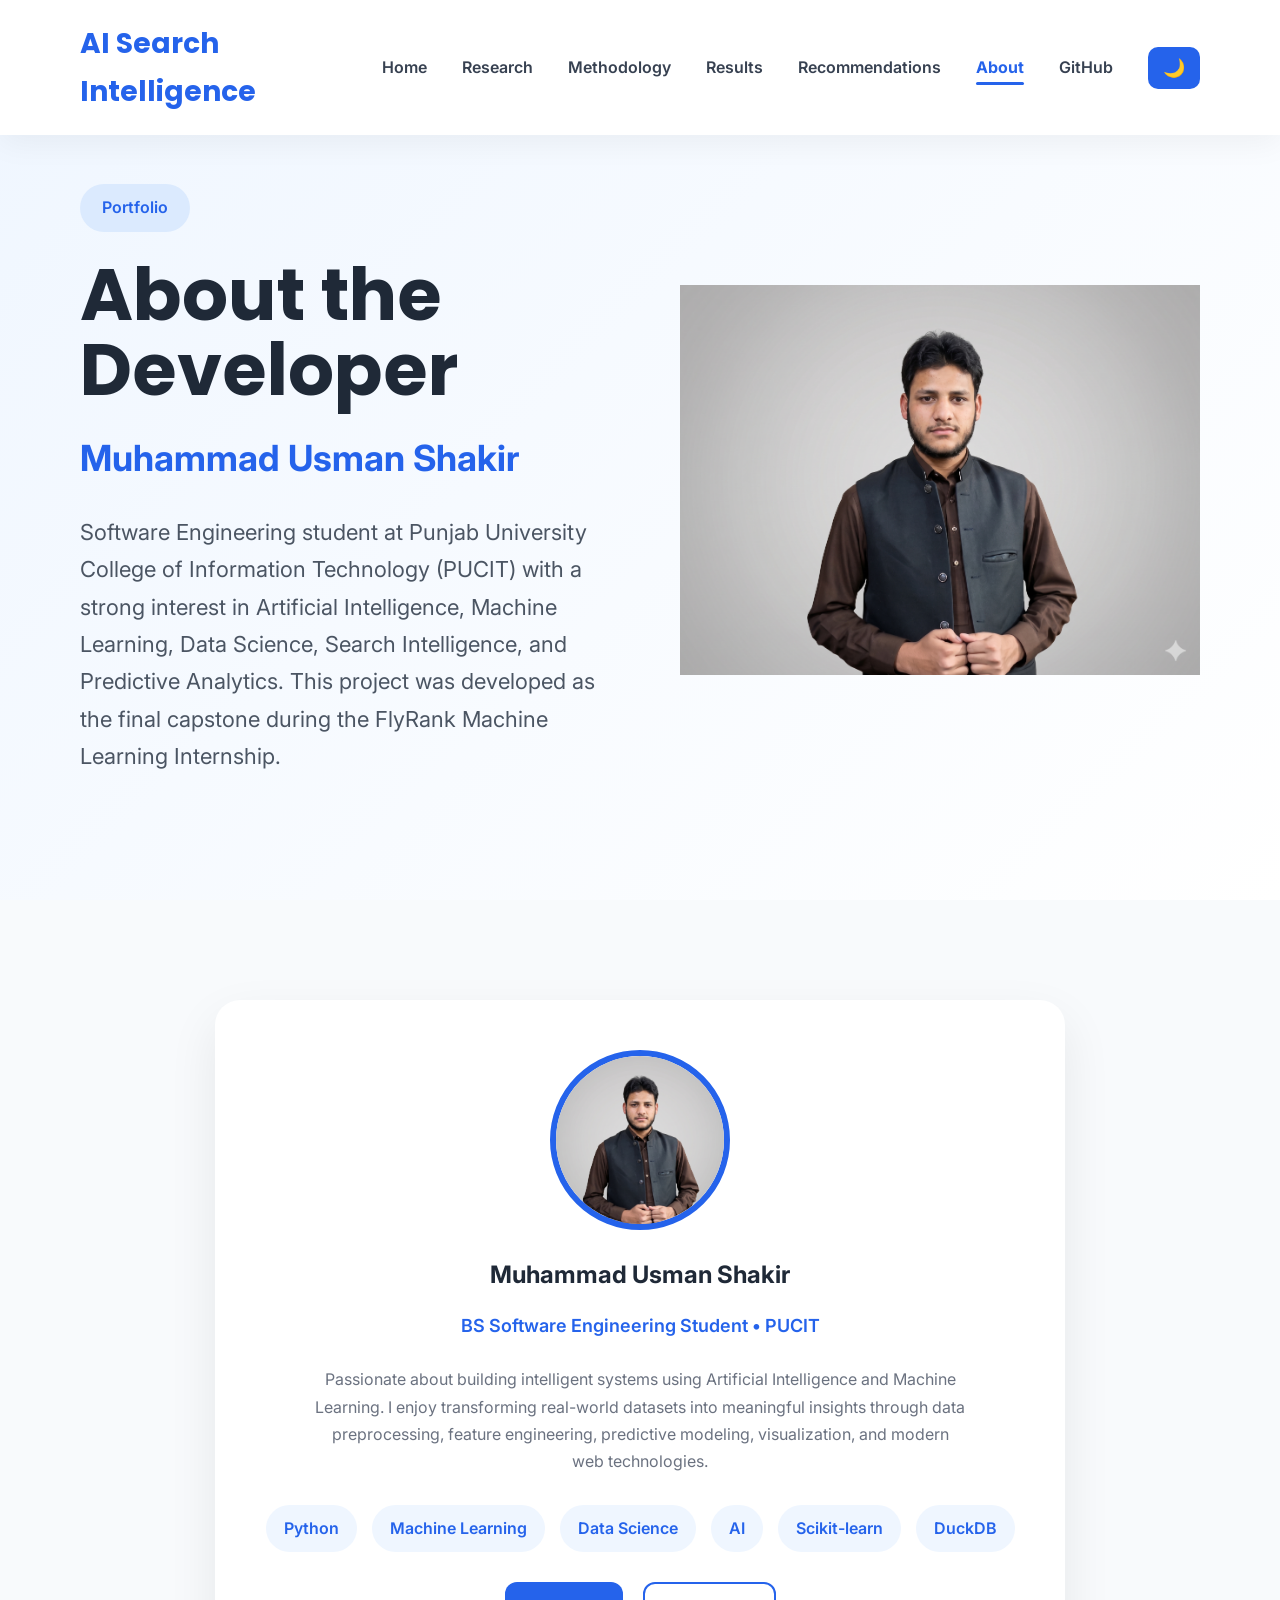
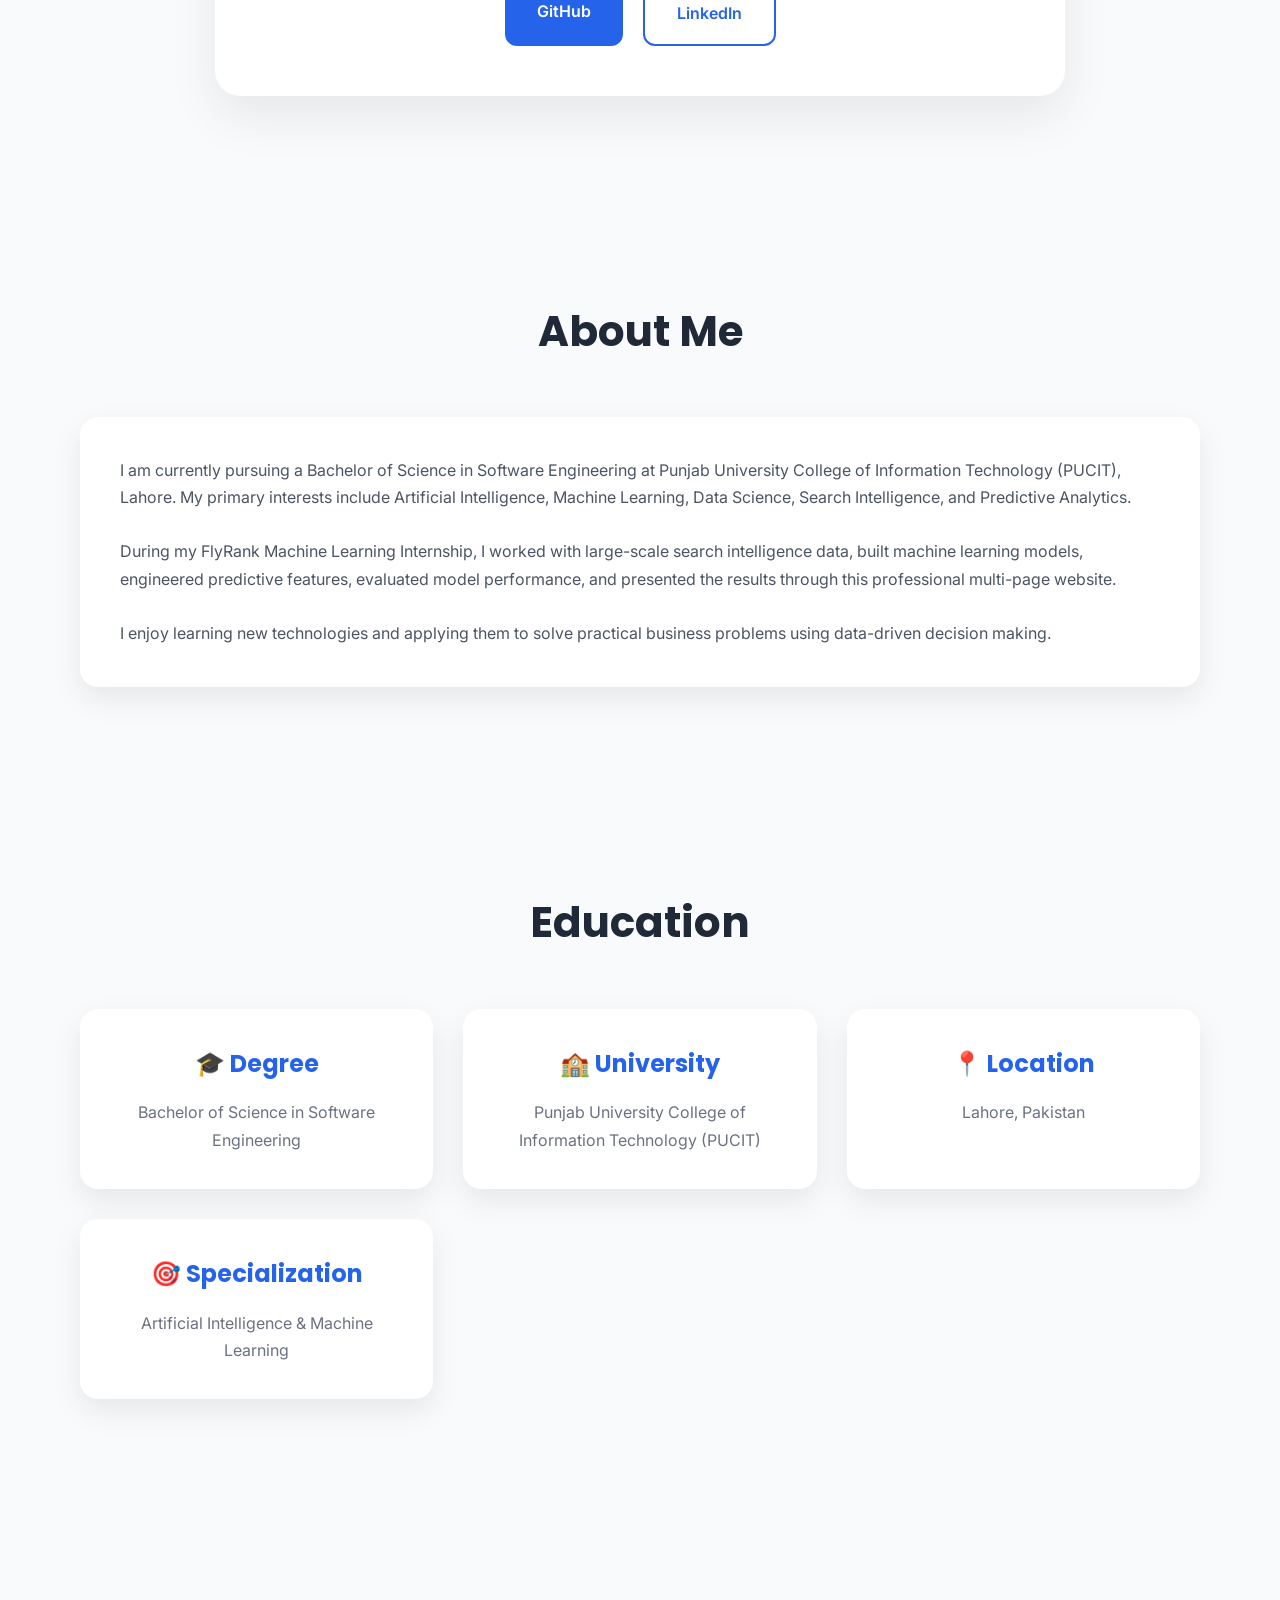
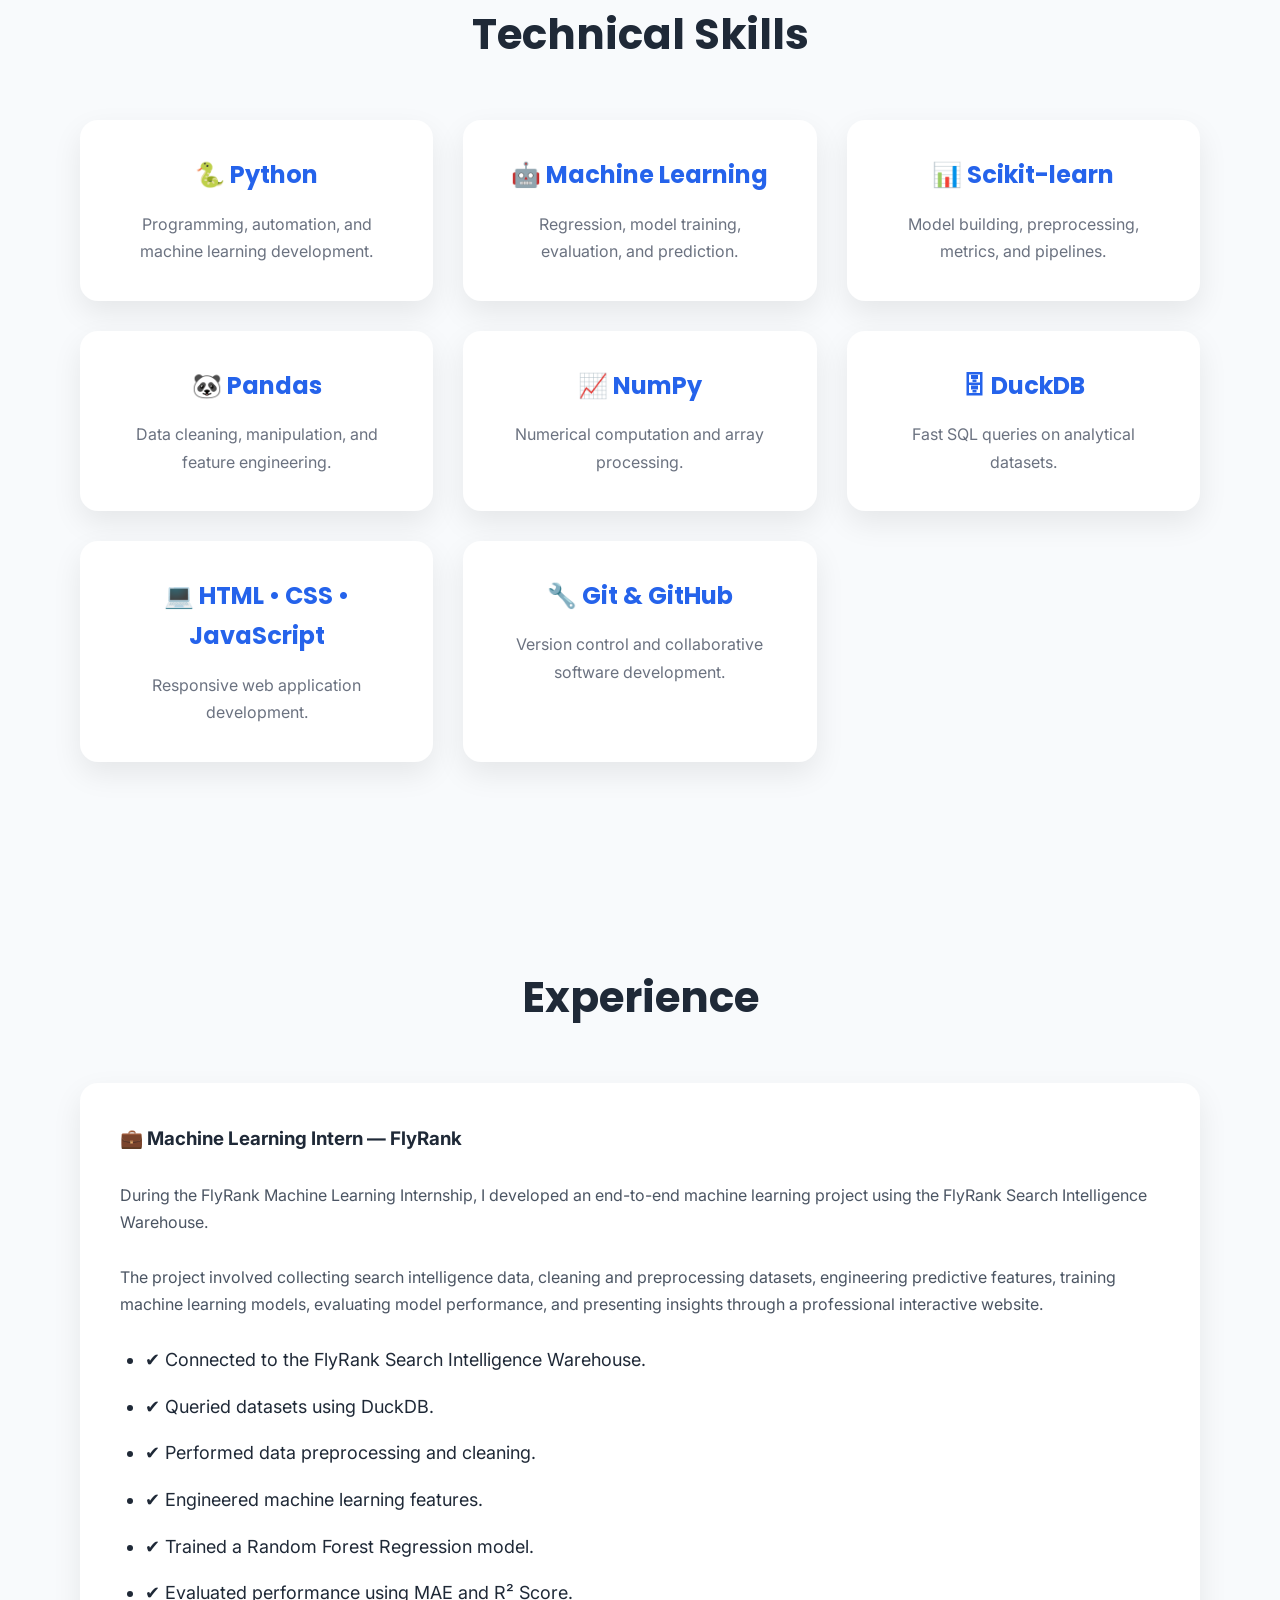
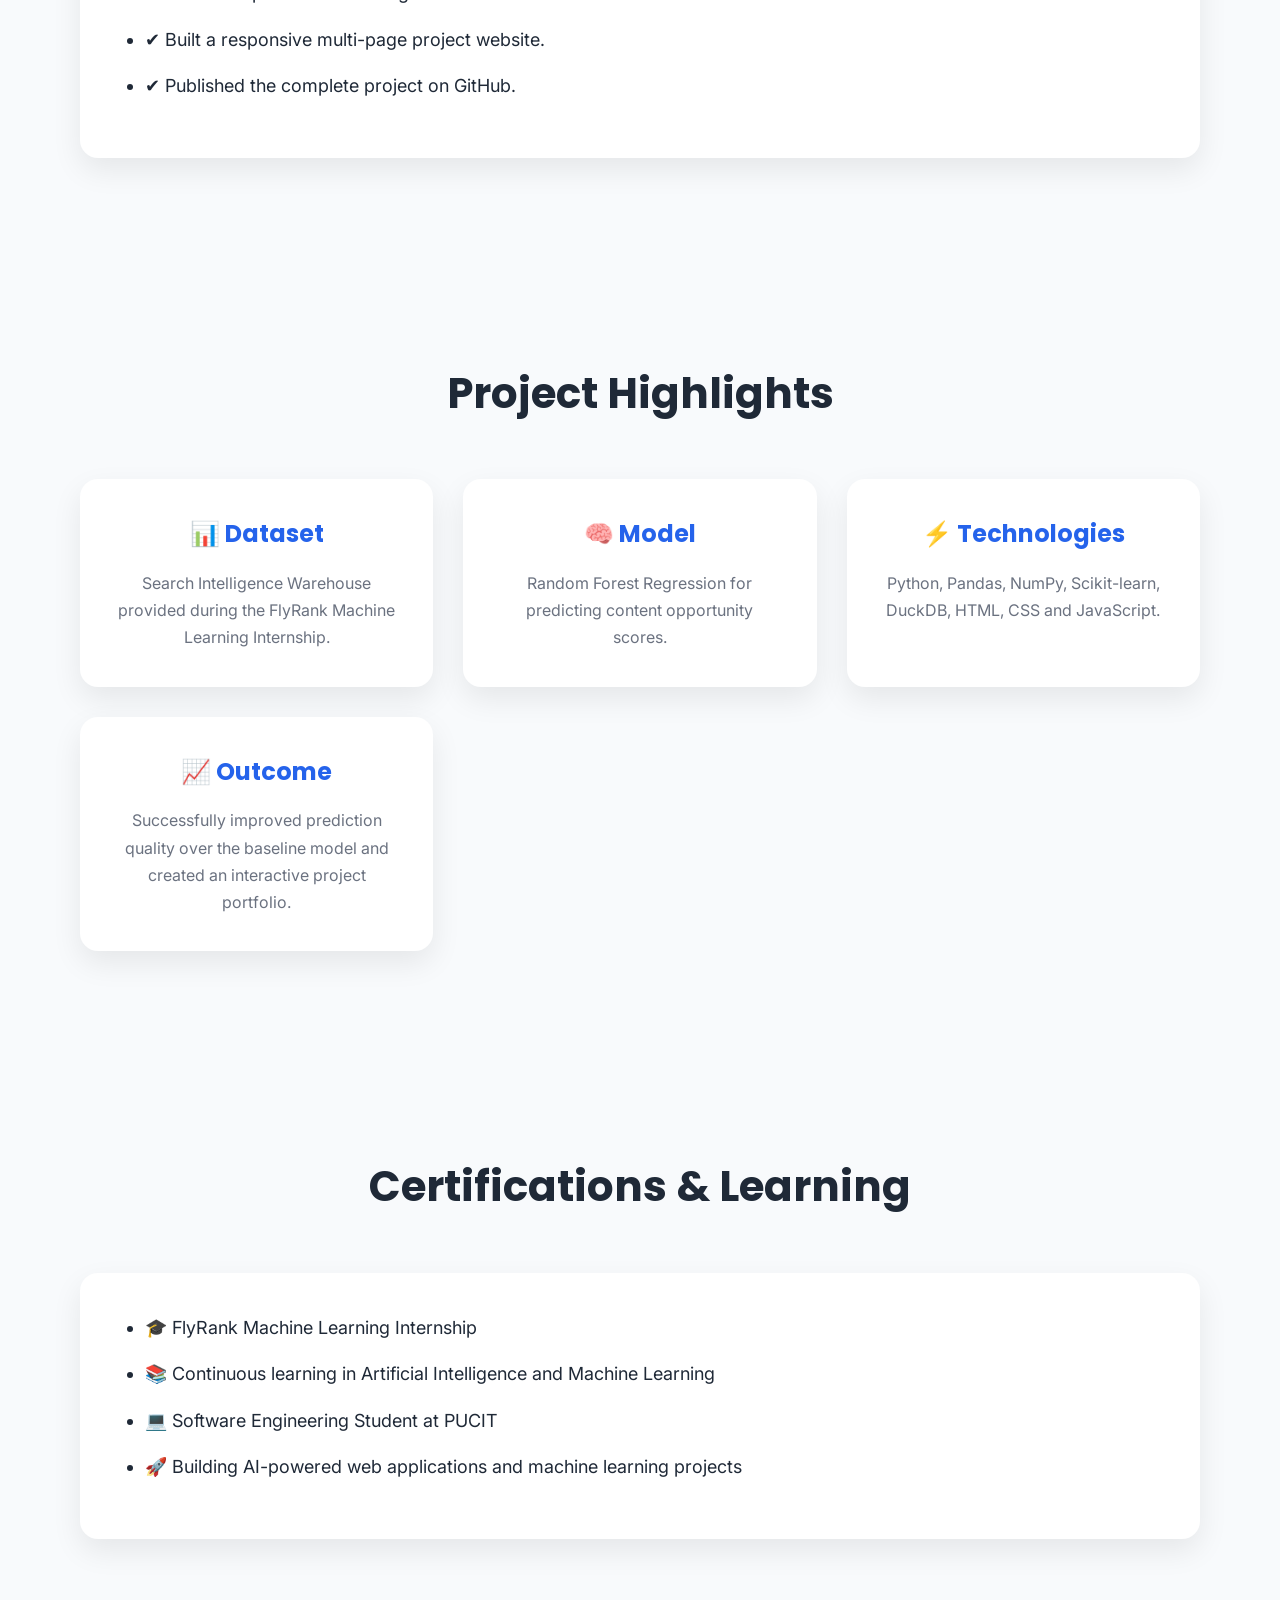
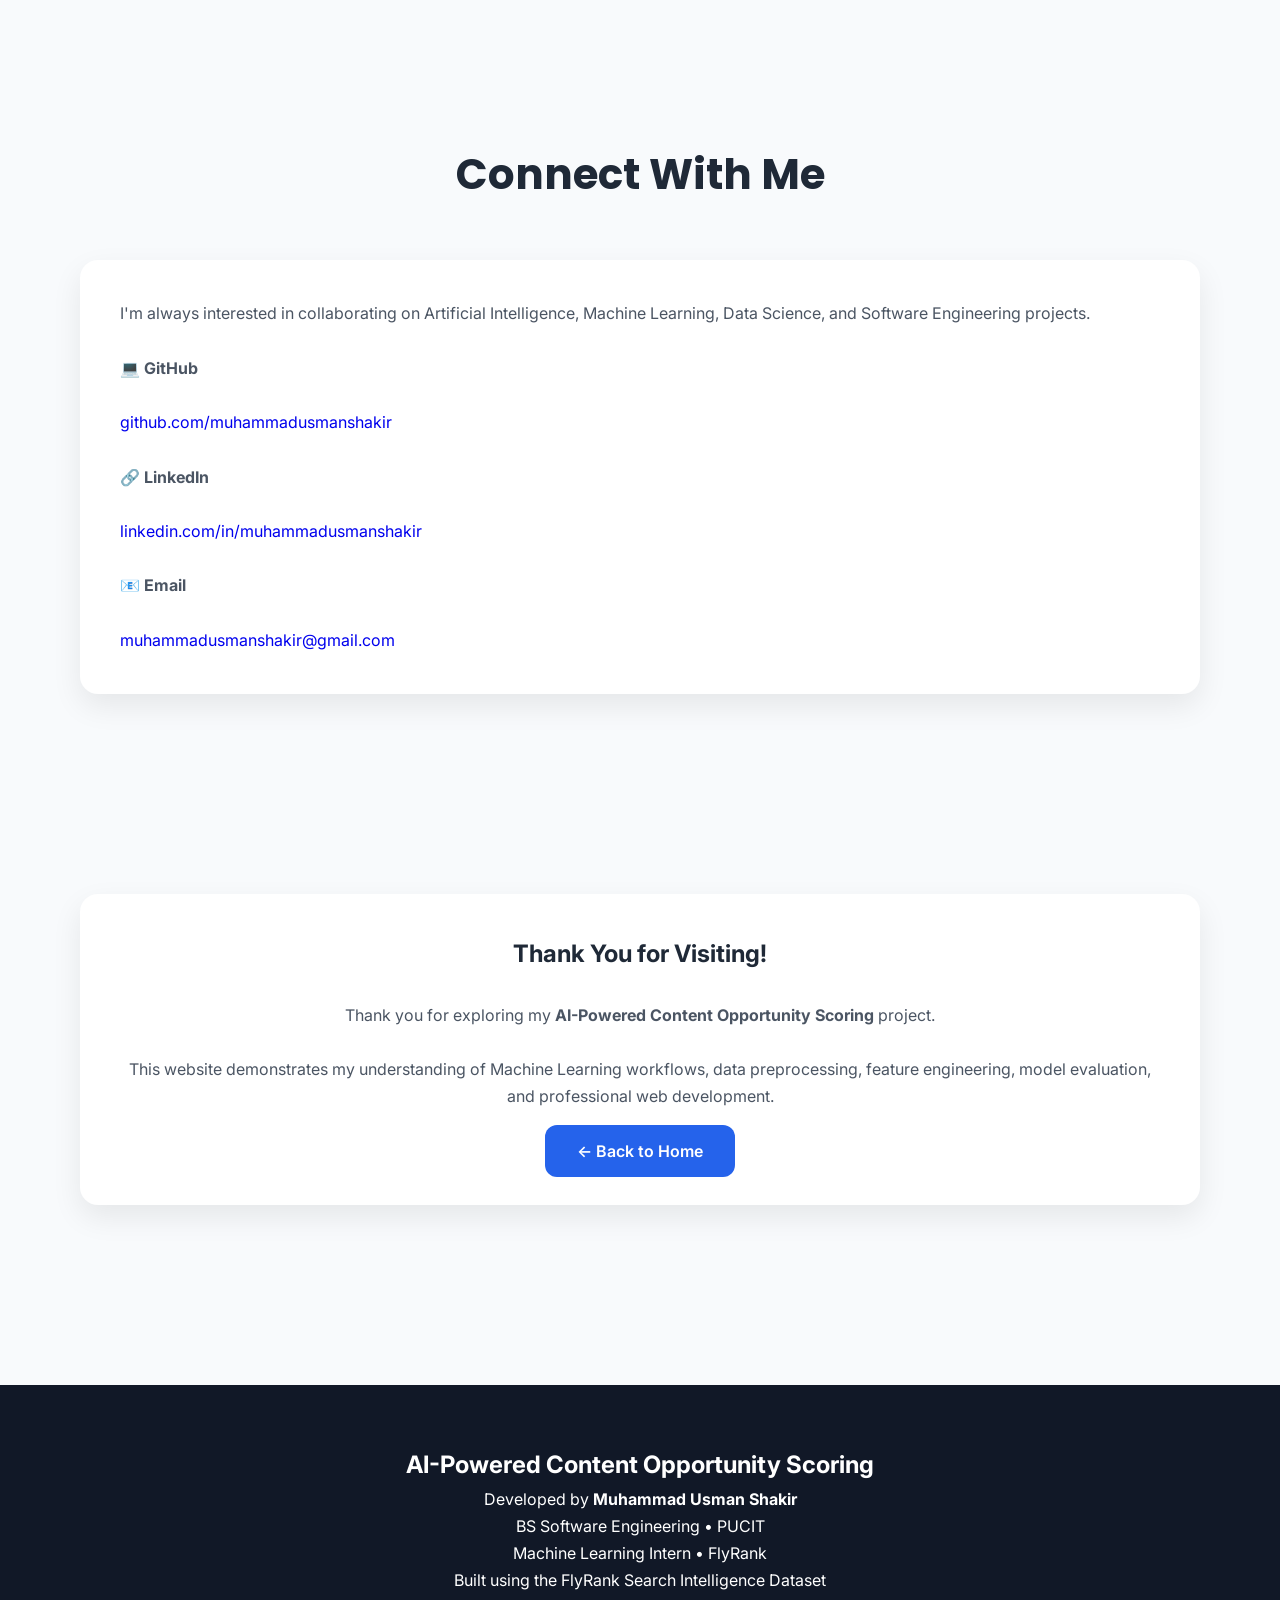
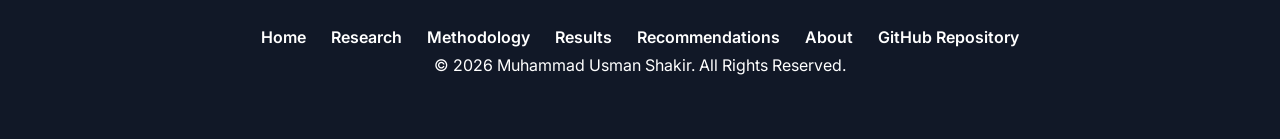
==== docs/about.html @ ef713d27 "Final version of AI Search Intelligence Portfolio" ====
<!DOCTYPE html>
<html lang="en">

<head>

    <meta charset="UTF-8">

    <meta name="viewport" content="width=device-width, initial-scale=1.0">

    <title>About | AI-Powered Content Opportunity Scoring</title>

    <!-- Google Fonts -->
    <link rel="preconnect" href="https://fonts.googleapis.com">

    <link rel="preconnect" href="https://fonts.gstatic.com" crossorigin>

    <link href="https://fonts.googleapis.com/css2?family=Inter:wght@300;400;500;600;700&family=Poppins:wght@500;600;700;800&display=swap"
          rel="stylesheet">

    <!-- CSS -->
    <link rel="stylesheet" href="style.css">

</head>

<body>

<!-- ========================= -->
<!-- NAVIGATION -->
<!-- ========================= -->

<nav class="navbar">

    <div class="logo">
        AI Search Intelligence
    </div>

    <div class="menu-toggle" id="menu-toggle">
        ☰
    </div>

    <ul class="nav-links" id="nav-links">

        <li><a href="index.html">Home</a></li>

        <li><a href="research.html">Research</a></li>

        <li><a href="methodology.html">Methodology</a></li>

        <li><a href="results.html">Results</a></li>

        <li><a href="recommendations.html">Recommendations</a></li>

        <li><a href="about.html">About</a></li>

        <li>
            <a href="https://github.com/muhammadusmanshakir/flyrank-ml-internship"
               target="_blank">
                GitHub
            </a>
        </li>

        <li>
            <button id="theme-toggle">🌙</button>
        </li>

    </ul>

</nav>

<!-- ========================= -->
<!-- HERO -->
<!-- ========================= -->

<section class="hero">

    <div class="hero-content">

        <span class="badge">
            Portfolio
        </span>

        <h1>
            About the Developer
        </h1>

        <h2>
            Muhammad Usman Shakir
        </h2>

        <p class="description">

            Software Engineering student at Punjab University College of
            Information Technology (PUCIT) with a strong interest in
            Artificial Intelligence, Machine Learning, Data Science,
            Search Intelligence, and Predictive Analytics.

            This project was developed as the final capstone during the
            FlyRank Machine Learning Internship.

        </p>

    </div>

    <div class="hero-image">

        <img src="images/profile.png"
             class="hero-img"
             alt="Muhammad Usman Shakir">

    </div>

</section>

<!-- ========================= -->
<!-- DEVELOPER CARD -->
<!-- ========================= -->

<section class="section">

    <div class="developer-card">

        <img src="images/profile.png"
             class="developer-photo"
             alt="Muhammad Usman Shakir">

        <h2>
            Muhammad Usman Shakir
        </h2>

        <p class="developer-role">

            BS Software Engineering Student • PUCIT

        </p>

        <p class="developer-description">

            Passionate about building intelligent systems using Artificial
            Intelligence and Machine Learning. I enjoy transforming
            real-world datasets into meaningful insights through data
            preprocessing, feature engineering, predictive modeling,
            visualization, and modern web technologies.

        </p>

        <div class="developer-tags">

            <span>Python</span>

            <span>Machine Learning</span>

            <span>Data Science</span>

            <span>AI</span>

            <span>Scikit-learn</span>

            <span>DuckDB</span>

        </div>

        <div class="developer-buttons">

            <a href="https://github.com/muhammadusmanshakir"
               target="_blank"
               class="btn primary">

                GitHub

            </a>

            <a href="https://www.linkedin.com/in/muhammadusmanshakir"
               target="_blank"
               class="btn secondary">

                LinkedIn

            </a>

        </div>

    </div>

</section>

<!-- ========================= -->
<!-- ABOUT ME -->
<!-- ========================= -->

<section class="section">

    <h2 class="section-title">
        About Me
    </h2>

    <div class="card">

        <p>

            I am currently pursuing a Bachelor of Science in Software
            Engineering at Punjab University College of Information
            Technology (PUCIT), Lahore.

            My primary interests include Artificial Intelligence,
            Machine Learning, Data Science, Search Intelligence,
            and Predictive Analytics.

        </p>

        <br>

        <p>

            During my FlyRank Machine Learning Internship, I worked with
            large-scale search intelligence data, built machine learning
            models, engineered predictive features, evaluated model
            performance, and presented the results through this
            professional multi-page website.

        </p>

        <br>

        <p>

            I enjoy learning new technologies and applying them to
            solve practical business problems using data-driven
            decision making.

        </p>

    </div>

</section>

<!-- ========================= -->
<!-- EDUCATION -->
<!-- ========================= -->

<section class="section">

    <h2 class="section-title">
        Education
    </h2>

    <div class="overview-grid">

        <div class="overview-card">

            <h3>🎓 Degree</h3>

            <p>

                Bachelor of Science in Software Engineering

            </p>

        </div>

        <div class="overview-card">

            <h3>🏫 University</h3>

            <p>

                Punjab University College of Information Technology
                (PUCIT)

            </p>

        </div>

        <div class="overview-card">

            <h3>📍 Location</h3>

            <p>

                Lahore, Pakistan

            </p>

        </div>

        <div class="overview-card">

            <h3>🎯 Specialization</h3>

            <p>

                Artificial Intelligence & Machine Learning

            </p>

        </div>

    </div>

</section>

<!-- ========================= -->
<!-- TECHNICAL SKILLS -->
<!-- ========================= -->

<section class="section">

    <h2 class="section-title">
        Technical Skills
    </h2>

    <div class="overview-grid">

        <div class="overview-card">

            <h3>🐍 Python</h3>

            <p>

                Programming, automation, and machine learning
                development.

            </p>

        </div>

        <div class="overview-card">

            <h3>🤖 Machine Learning</h3>

            <p>

                Regression, model training, evaluation, and prediction.

            </p>

        </div>

        <div class="overview-card">

            <h3>📊 Scikit-learn</h3>

            <p>

                Model building, preprocessing, metrics, and pipelines.

            </p>

        </div>

        <div class="overview-card">

            <h3>🐼 Pandas</h3>

            <p>

                Data cleaning, manipulation, and feature engineering.

            </p>

        </div>

        <div class="overview-card">

            <h3>📈 NumPy</h3>

            <p>

                Numerical computation and array processing.

            </p>

        </div>

        <div class="overview-card">

            <h3>🗄 DuckDB</h3>

            <p>

                Fast SQL queries on analytical datasets.

            </p>

        </div>

        <div class="overview-card">

            <h3>💻 HTML • CSS • JavaScript</h3>

            <p>

                Responsive web application development.

            </p>

        </div>

        <div class="overview-card">

            <h3>🔧 Git & GitHub</h3>

            <p>

                Version control and collaborative software development.

            </p>

        </div>

    </div>

</section> 

<!-- ========================= -->
<!-- EXPERIENCE -->
<!-- ========================= -->

<section class="section">

    <h2 class="section-title">
        Experience
    </h2>

    <div class="card">

        <h3>
            💼 Machine Learning Intern — FlyRank
        </h3>

        <br>

        <p>

            During the FlyRank Machine Learning Internship, I developed an
            end-to-end machine learning project using the FlyRank Search
            Intelligence Warehouse.

        </p>

        <br>

        <p>

            The project involved collecting search intelligence data,
            cleaning and preprocessing datasets, engineering predictive
            features, training machine learning models, evaluating model
            performance, and presenting insights through a professional
            interactive website.

        </p>

        <br>

        <ul>

            <li>✔ Connected to the FlyRank Search Intelligence Warehouse.</li>

            <li>✔ Queried datasets using DuckDB.</li>

            <li>✔ Performed data preprocessing and cleaning.</li>

            <li>✔ Engineered machine learning features.</li>

            <li>✔ Trained a Random Forest Regression model.</li>

            <li>✔ Evaluated performance using MAE and R² Score.</li>

            <li>✔ Built a responsive multi-page project website.</li>

            <li>✔ Published the complete project on GitHub.</li>

        </ul>

    </div>

</section>

<!-- ========================= -->
<!-- PROJECT HIGHLIGHTS -->
<!-- ========================= -->

<section class="section">

    <h2 class="section-title">
        Project Highlights
    </h2>

    <div class="overview-grid">

        <div class="overview-card">

            <h3>📊 Dataset</h3>

            <p>

                Search Intelligence Warehouse provided during the
                FlyRank Machine Learning Internship.

            </p>

        </div>

        <div class="overview-card">

            <h3>🧠 Model</h3>

            <p>

                Random Forest Regression for predicting
                content opportunity scores.

            </p>

        </div>

        <div class="overview-card">

            <h3>⚡ Technologies</h3>

            <p>

                Python, Pandas, NumPy, Scikit-learn,
                DuckDB, HTML, CSS and JavaScript.

            </p>

        </div>

        <div class="overview-card">

            <h3>📈 Outcome</h3>

            <p>

                Successfully improved prediction quality over
                the baseline model and created an interactive
                project portfolio.

            </p>

        </div>

    </div>

</section>

<!-- ========================= -->
<!-- CERTIFICATIONS -->
<!-- ========================= -->

<section class="section">

    <h2 class="section-title">
        Certifications & Learning
    </h2>

    <div class="card">

        <ul>

            <li>
                🎓 FlyRank Machine Learning Internship
            </li>

            <li>
                📚 Continuous learning in Artificial Intelligence
                and Machine Learning
            </li>

            <li>
                💻 Software Engineering Student at PUCIT
            </li>

            <li>
                🚀 Building AI-powered web applications and
                machine learning projects
            </li>

        </ul>

    </div>

</section>

<!-- ========================= -->
<!-- CONNECT WITH ME -->
<!-- ========================= -->

<section class="section">

    <h2 class="section-title">
        Connect With Me
    </h2>

    <div class="card">

        <p>

            I'm always interested in collaborating on Artificial
            Intelligence, Machine Learning, Data Science,
            and Software Engineering projects.

        </p>

        <br>

        <p>

            💻 <strong>GitHub</strong>

            <br><br>

            <a href="https://github.com/muhammadusmanshakir"
               target="_blank">

                github.com/muhammadusmanshakir

            </a>

        </p>

        <br>

        <p>

            🔗 <strong>LinkedIn</strong>

            <br><br>

            <a href="https://www.linkedin.com/in/muhammadusmanshakir"
               target="_blank">

                linkedin.com/in/muhammadusmanshakir

            </a>

        </p>

        <br>

        <p>

            📧 <strong>Email</strong>

            <br><br>

            <a href="mailto:muhammadusmanshakir@gmail.com">

                muhammadusmanshakir@gmail.com

            </a>

        </p>

    </div>

</section>

<!-- ========================= -->
<!-- THANK YOU -->
<!-- ========================= -->

<section class="section">

    <div class="card" style="text-align:center;">

        <h2>

            Thank You for Visiting!

        </h2>

        <br>

        <p>

            Thank you for exploring my
            <strong>AI-Powered Content Opportunity Scoring</strong>
            project.

        </p>

        <br>

        <p>

            This website demonstrates my understanding of
            Machine Learning workflows, data preprocessing,
            feature engineering, model evaluation, and
            professional web development.

        </p>

        <br>

        <a href="index.html" class="btn primary">

            ← Back to Home

        </a>

    </div>

</section>

<!-- ========================= -->
<!-- FOOTER -->
<!-- ========================= -->

<footer class="footer">

    <div class="footer-content">

        <h2>

            AI-Powered Content Opportunity Scoring

        </h2>

        <p>

            Developed by
            <strong>Muhammad Usman Shakir</strong>

        </p>

        <p>

            BS Software Engineering • PUCIT

        </p>

        <p>

            Machine Learning Intern • FlyRank

        </p>

        <p>

            Built using the FlyRank Search Intelligence Dataset

        </p>

        <div class="footer-links">

            <a href="index.html">Home</a>

            <a href="research.html">Research</a>

            <a href="methodology.html">Methodology</a>

            <a href="results.html">Results</a>

            <a href="recommendations.html">Recommendations</a>

            <a href="about.html">About</a>

            <a href="https://github.com/muhammadusmanshakir/flyrank-ml-internship"
               target="_blank">

                GitHub Repository

            </a>

        </div>

        <p class="copyright">

            © 2026 Muhammad Usman Shakir. All Rights Reserved.

        </p>

    </div>

</footer>

<script src="script.js"></script>

</body>

</html>
---- docs/style.css ----
/* =====================================================
   GOOGLE FONTS & RESET
===================================================== */

*{
    margin:0;
    padding:0;
    box-sizing:border-box;
}

html{
    scroll-behavior:smooth;
}

body{

    font-family:'Inter',sans-serif;
    background:#f8fafc;
    color:#1f2937;
    line-height:1.7;
    overflow-x:hidden;
    transition:.3s;

}

/* =====================================================
   LINKS
===================================================== */

a{
    text-decoration:none;
    transition:.3s;
}

img{
    max-width:100%;
    display:block;
}

/* =====================================================
   NAVBAR
===================================================== */

.navbar{

    position:fixed;
    top:0;
    left:0;
    width:100%;

    display:flex;
    justify-content:space-between;
    align-items:center;

    padding:20px 80px;

    background:rgba(255,255,255,.95);
    backdrop-filter:blur(12px);

    box-shadow:0 8px 30px rgba(0,0,0,.05);

    z-index:1000;

}

.logo{

    font-size:28px;
    font-weight:700;
    color:#2563eb;
    font-family:'Poppins',sans-serif;

}

.nav-links{

    display:flex;
    align-items:center;
    gap:35px;
    list-style:none;

}

.nav-links li{

    list-style:none;

}

.navbar a{

    color:#374151;
    font-weight:600;
    position:relative;

}

.navbar a:hover{

    color:#2563eb;

}

/* =====================================================
   ACTIVE NAVIGATION
===================================================== */

.navbar a.active{

    color:#2563eb;
    font-weight:700;

}

.navbar a.active::after{

    content:"";
    position:absolute;
    left:0;
    bottom:-8px;

    width:100%;
    height:3px;

    background:#2563eb;
    border-radius:50px;

}

/* =====================================================
   MOBILE MENU
===================================================== */

.menu-toggle{

    display:none;
    font-size:34px;
    cursor:pointer;
    color:#2563eb;

}

/* =====================================================
   HERO SECTION
===================================================== */

.hero{

    min-height:100vh;

    display:flex;
    justify-content:space-between;
    align-items:center;

    gap:80px;

    padding:140px 80px 80px;

    background:linear-gradient(135deg,#eff6ff,#ffffff);

}

.hero-content{

    flex:1;

}

.badge{

    display:inline-block;

    padding:10px 22px;

    background:#dbeafe;

    color:#2563eb;

    border-radius:50px;

    font-weight:600;

    margin-bottom:25px;

}

.hero h1{

    font-size:72px;
    line-height:1.05;

    margin-bottom:20px;

    font-family:'Poppins',sans-serif;

}

.hero h2{

    color:#2563eb;

    font-size:36px;

    margin-bottom:25px;

}

.description{

    font-size:22px;

    color:#4b5563;

    max-width:720px;

}

.hero-image{

    flex:1;

    display:flex;
    justify-content:center;
    align-items:center;

}

.hero-img{

    width:100%;
    max-width:520px;

    animation:float 5s ease-in-out infinite;

}

.circle{

    width:340px;
    height:340px;

    border-radius:50%;

    background:linear-gradient(135deg,#2563eb,#38bdf8);

    display:flex;
    justify-content:center;
    align-items:center;

    font-size:130px;

    color:white;

    box-shadow:0 25px 60px rgba(37,99,235,.25);

    animation:float 4s ease-in-out infinite;

}

@keyframes float{

    0%{
        transform:translateY(0);
    }

    50%{
        transform:translateY(-15px);
    }

    100%{
        transform:translateY(0);
    }

}

/* =====================================================
   BUTTONS
===================================================== */

.buttons{

    display:flex;

    gap:20px;

    margin-top:45px;

    flex-wrap:wrap;

}

.btn{

    padding:16px 32px;

    border-radius:12px;

    font-weight:600;

    transition:.3s;

}

.primary{

    background:#2563eb;
    color:white;

}

.primary:hover{

    background:#1d4ed8;
    transform:translateY(-4px);

}

.secondary{

    border:2px solid #2563eb;
    color:#2563eb;
    background:white;

}

.secondary:hover{

    background:#2563eb;
    color:white;

    transform:translateY(-4px);

}

/* =====================================================
   STATISTICS
===================================================== */

.stats{

    display:grid;
    grid-template-columns:repeat(4,1fr);

    gap:30px;

    padding:80px;

    background:white;

}

.stat-card{

    background:white;

    border-radius:18px;

    padding:40px;

    text-align:center;

    box-shadow:0 12px 30px rgba(0,0,0,.08);

    transition:.35s;

}

.stat-card:hover{

    transform:translateY(-10px);

    box-shadow:0 20px 45px rgba(37,99,235,.18);

}

.stat-card h2{

    font-size:46px;

    color:#2563eb;

    font-family:'Poppins',sans-serif;

}

.stat-card p{

    margin-top:10px;

    color:#6b7280;

    font-size:18px;

}

/* =====================================================
   SECTIONS
===================================================== */

.section{

    padding:100px 80px;

    opacity:0;

    transform:translateY(60px);

    transition:all .8s ease;

}

.section.show{

    opacity:1;

    transform:translateY(0);

}

.section-title{

    text-align:center;

    font-size:42px;

    margin-bottom:50px;

    font-family:'Poppins',sans-serif;

}

/* =====================================================
   CARD
===================================================== */

.card{

    background:white;

    border-radius:18px;

    padding:40px;

    box-shadow:0 12px 30px rgba(0,0,0,.08);

    transition:.35s;

}

.card:hover{

    transform:translateY(-8px);

    box-shadow:0 20px 45px rgba(37,99,235,.15);

}

.card p{

    color:#4b5563;

}

.card ul{

    padding-left:25px;

}

.card li{

    margin-bottom:16px;

    font-size:18px;

}

/* =====================================================
   OVERVIEW GRID
===================================================== */

.overview-grid{

    display:grid;

    grid-template-columns:repeat(auto-fit,minmax(260px,1fr));

    gap:30px;

}

.overview-card{

    background:white;

    border-radius:18px;

    padding:35px;

    text-align:center;

    box-shadow:0 12px 30px rgba(0,0,0,.08);

    transition:.35s;

}

.overview-card:hover{

    transform:translateY(-8px);

    box-shadow:0 20px 45px rgba(37,99,235,.18);

}

.overview-card h3{

    color:#2563eb;

    margin-bottom:15px;

    font-size:24px;

    font-family:'Poppins',sans-serif;

}

.overview-card p{

    color:#6b7280;

    line-height:1.7;

}

/* =====================================================
   RESULTS
===================================================== */

.results-grid{

    display:grid;

    grid-template-columns:repeat(auto-fit,minmax(260px,1fr));

    gap:30px;

}

.result-card{

    background:white;

    border-radius:20px;

    text-align:center;

    padding:45px;

    box-shadow:0 12px 30px rgba(0,0,0,.08);

    transition:.35s;

}

.result-card:hover{

    transform:translateY(-8px);

    box-shadow:0 20px 45px rgba(37,99,235,.18);

}

.result-card h3{

    color:#6b7280;

    margin-bottom:18px;

}

.result-card h1{

    color:#2563eb;

    font-size:56px;

    font-family:'Poppins',sans-serif;

}

/* =====================================================
   TIMELINE
===================================================== */

.timeline{

    max-width:900px;

    margin:auto;

    position:relative;

}

.timeline::before{

    content:"";

    position:absolute;

    left:24px;

    top:0;

    width:4px;

    height:100%;

    background:#2563eb;

}

.timeline-item{

    position:relative;

    background:white;

    margin:30px 0 30px 60px;

    padding:30px;

    border-radius:18px;

    box-shadow:0 12px 30px rgba(0,0,0,.08);

}

.timeline-item::before{

    content:"";

    position:absolute;

    left:-48px;

    top:34px;

    width:18px;

    height:18px;

    border-radius:50%;

    background:#2563eb;

}

.timeline-item h3{

    color:#2563eb;

    margin-bottom:12px;

    font-family:'Poppins',sans-serif;

}

/* =====================================================
   WORKFLOW
===================================================== */

.workflow{

    display:flex;

    justify-content:center;

    flex-wrap:wrap;

    gap:25px;

    margin-top:40px;

}

.workflow div{

    background:#2563eb;

    color:white;

    padding:18px 28px;

    border-radius:40px;

    font-weight:600;

    box-shadow:0 10px 20px rgba(37,99,235,.25);

}

/* =====================================================
   GALLERY
===================================================== */

.gallery{

    display:grid;

    grid-template-columns:repeat(auto-fit,minmax(340px,1fr));

    gap:30px;

}

.gallery-card{

    background:white;

    border-radius:18px;

    overflow:hidden;

    box-shadow:0 12px 30px rgba(0,0,0,.08);

    transition:.35s;

}

.gallery-card:hover{

    transform:translateY(-8px);

    box-shadow:0 20px 45px rgba(37,99,235,.18);

}

.gallery-card img{

    width:100%;

    height:220px;

    object-fit:contain;

    background:#f8fafc;

    padding:15px;

    transition:.4s;

}

.gallery-card:hover img{

    transform:scale(1.05);

}

.gallery-content{

    padding:25px;

}

.gallery-content h3{

    color:#2563eb;

    margin-bottom:12px;

    font-family:'Poppins',sans-serif;

}

.gallery-content p{

    color:#6b7280;

}

/* =====================================================
   CHARTS
===================================================== */

.chart-grid{

    display:grid;

    gap:40px;

    margin-top:50px;

}

.chart-card{

    background:white;

    border-radius:20px;

    padding:35px;

    text-align:center;

    overflow:hidden;

    box-shadow:0 12px 30px rgba(0,0,0,.08);

    transition:.35s;

}

.chart-card:hover{

    transform:translateY(-8px);

    box-shadow:0 20px 45px rgba(37,99,235,.18);

}

.chart-card h3{

    color:#2563eb;

    margin-bottom:25px;

    font-size:28px;

    font-family:'Poppins',sans-serif;

}

.chart-card img{

    width:100%;

    border-radius:12px;

    transition:.4s;

    box-shadow:0 15px 35px rgba(0,0,0,.12);

}

.chart-card:hover img{

    transform:scale(1.04);

}

/* =====================================================
   RESULT TABLE
===================================================== */

.results-table{

    width:100%;

    border-collapse:collapse;

    margin-top:30px;

}

.results-table th{

    background:#2563eb;

    color:white;

    padding:18px;

}

.results-table td{

    padding:18px;

    border:1px solid #e5e7eb;

    text-align:center;

}

.results-table tr:nth-child(even){

    background:#f8fafc;

}

.chart{

    width:100%;

    margin:30px 0;

    border-radius:16px;

    box-shadow:0 15px 35px rgba(0,0,0,.10);

}

.caption{

    text-align:center;

    color:#6b7280;

    font-style:italic;

}

/* =====================================================
   ABOUT PREVIEW
===================================================== */

.about-preview{

    display:flex;

    align-items:center;

    gap:40px;

}

.profile-preview{

    width:220px;

    height:220px;

    object-fit:cover;

    border-radius:20px;

    box-shadow:0 15px 35px rgba(0,0,0,.15);

}

/* =====================================================
   DEVELOPER CARD
===================================================== */

.developer-card{

    max-width:850px;

    margin:auto;

    padding:50px;

    background:white;

    border-radius:25px;

    text-align:center;

    box-shadow:0 20px 50px rgba(0,0,0,.08);

    transition:.35s;

}

.developer-card:hover{

    transform:translateY(-8px);

    box-shadow:0 30px 60px rgba(37,99,235,.18);

}

.developer-photo{

    width:180px;

    height:180px;

    object-fit:cover;

    border-radius:50%;

    border:6px solid #2563eb;

    margin:auto auto 25px;

}

.developer-role{

    color:#2563eb;

    font-size:18px;

    font-weight:600;

    margin:15px 0;

}

.developer-description{

    max-width:650px;

    margin:25px auto;

    color:#6b7280;

}

.developer-tags{

    display:flex;

    justify-content:center;

    flex-wrap:wrap;

    gap:15px;

    margin:30px 0;

}

.developer-tags span{

    background:#eff6ff;

    color:#2563eb;

    padding:10px 18px;

    border-radius:40px;

    font-weight:600;

}

.developer-buttons{

    display:flex;

    justify-content:center;

    gap:20px;

    flex-wrap:wrap;

}

/* =====================================================
   FOOTER
===================================================== */

footer{

    background:#111827;

    color:white;

    text-align:center;

    padding:60px 20px;

    margin-top:80px;

}

.footer-links{

    display:flex;

    justify-content:center;

    gap:25px;

    flex-wrap:wrap;

    margin-top:30px;

}

.footer-links a{

    color:white;

    font-weight:600;

}

.footer-links a:hover{

    color:#60a5fa;

}

/* =====================================================
   BACK TO TOP
===================================================== */

#topBtn{

    position:fixed;

    right:30px;

    bottom:30px;

    width:55px;

    height:55px;

    border:none;

    border-radius:50%;

    background:#2563eb;

    color:white;

    font-size:22px;

    cursor:pointer;

    display:none;

    z-index:999;

    box-shadow:0 10px 25px rgba(0,0,0,.20);

    transition:.3s;

}

#topBtn:hover{

    background:#1d4ed8;

    transform:translateY(-5px);

}

/* =====================================================
   THEME BUTTON
===================================================== */

#theme-toggle{

    border:none;

    background:#2563eb;

    color:white;

    padding:10px 15px;

    border-radius:10px;

    cursor:pointer;

    font-size:18px;

    transition:.3s;

}

#theme-toggle:hover{

    background:#1d4ed8;

    transform:scale(1.08);

}

/* =====================================================
   DARK MODE
===================================================== */

body.dark{

    background:#0f172a;

    color:#f8fafc;

}

body.dark .navbar{

    background:#111827;

}

body.dark .hero{

    background:linear-gradient(135deg,#0f172a,#1e293b);

}

body.dark .logo{

    color:#60a5fa;

}

body.dark .navbar a{

    color:white;

}

body.dark .navbar a.active{

    color:#60a5fa;

}

body.dark .navbar a.active::after{

    background:#60a5fa;

}

body.dark .badge{

    background:#1d4ed8;

    color:white;

}

body.dark .description,

body.dark p{

    color:#cbd5e1;

}

body.dark .card,

body.dark .overview-card,

body.dark .stat-card,

body.dark .result-card,

body.dark .chart-card,

body.dark .gallery-card,

body.dark .timeline-item,

body.dark .developer-card{

    background:#1e293b;

    color:white;

}

body.dark footer{

    background:#020617;

}

body.dark .results-table td{

    border-color:#334155;

}

body.dark .results-table tr:nth-child(even){

    background:#172033;

}

/* =====================================================
   RESPONSIVE DESIGN
===================================================== */

/* ---------- Large Tablets ---------- */

@media (max-width:1100px){

    .hero{

        flex-direction:column;
        text-align:center;
        gap:50px;

    }

    .hero h1{

        font-size:56px;

    }

    .hero h2{

        font-size:30px;

    }

    .description{

        margin:auto;

    }

    .buttons{

        justify-content:center;

    }

    .stats{

        grid-template-columns:repeat(2,1fr);

    }

}

/* ---------- Tablets ---------- */

@media (max-width:900px){

    .navbar{

        padding:18px 25px;

    }

    .menu-toggle{

        display:block;

    }

    .nav-links{

        position:absolute;

        top:80px;
        left:0;

        width:100%;

        display:none;

        flex-direction:column;

        gap:20px;

        background:white;

        padding:30px 0;

        box-shadow:0 10px 30px rgba(0,0,0,.08);

        text-align:center;

    }

    .nav-links.active{

        display:flex;

    }

    body.dark .nav-links{

        background:#111827;

    }

}

/* ---------- Mobile ---------- */

@media (max-width:768px){

    .navbar{

        padding:18px 20px;

    }

    .hero{

        padding:160px 25px 60px;

    }

    .hero h1{

        font-size:42px;

    }

    .hero h2{

        font-size:24px;

    }

    .description{

        font-size:18px;

    }

    .hero-img{

        max-width:300px;

    }

    .circle{

        width:230px;
        height:230px;

        font-size:90px;

    }

    .section{

        padding:70px 25px;

    }

    .section-title{

        font-size:32px;

    }

    .stats{

        grid-template-columns:1fr;

        padding:40px 20px;

    }

    .overview-grid,

    .results-grid,

    .gallery{

        grid-template-columns:1fr;

    }

    .workflow{

        flex-direction:column;

        align-items:center;

    }

    .about-preview{

        flex-direction:column;

        text-align:center;

    }

    .profile-preview{

        width:180px;
        height:180px;

    }

    .developer-card{

        padding:35px 25px;

    }

    .developer-photo{

        width:140px;
        height:140px;

    }

    .developer-tags{

        gap:10px;

    }

    .developer-buttons{

        flex-direction:column;

        align-items:center;

    }

    .chart-card{

        padding:20px;

    }

    .chart-card h3{

        font-size:22px;

    }

    .result-card h1{

        font-size:42px;

    }

    .results-table{

        font-size:14px;

        display:block;

        overflow-x:auto;

        white-space:nowrap;

    }

    .timeline{

        margin-left:10px;

    }

    .timeline::before{

        left:14px;

    }

    .timeline-item{

        margin-left:45px;

        padding:22px;

    }

    .timeline-item::before{

        left:-39px;

    }

}

/* ---------- Small Phones ---------- */

@media (max-width:480px){

    .hero h1{

        font-size:34px;

    }

    .hero h2{

        font-size:22px;

    }

    .description{

        font-size:16px;

    }

    .badge{

        font-size:14px;

    }

    .btn{

        width:100%;

        text-align:center;

    }

    .stat-card h2{

        font-size:38px;

    }

    .section-title{

        font-size:28px;

    }

}

/* =====================================================
   SMOOTH ANIMATIONS
===================================================== */

.card,
.overview-card,
.result-card,
.chart-card,
.gallery-card,
.timeline-item,
.developer-card,
.stat-card{

    transition:all .35s ease;

}

.card:hover,
.overview-card:hover,
.result-card:hover,
.chart-card:hover,
.gallery-card:hover,
.timeline-item:hover,
.developer-card:hover,
.stat-card:hover{

    transform:translateY(-8px);

}

/* =====================================================
   SCROLLBAR
===================================================== */

::-webkit-scrollbar{

    width:10px;

}

::-webkit-scrollbar-track{

    background:#e5e7eb;

}

::-webkit-scrollbar-thumb{

    background:#2563eb;

    border-radius:20px;

}

::-webkit-scrollbar-thumb:hover{

    background:#1d4ed8;

}

/* =====================================================
   SELECTION
===================================================== */

::selection{

    background:#2563eb;

    color:white;

}
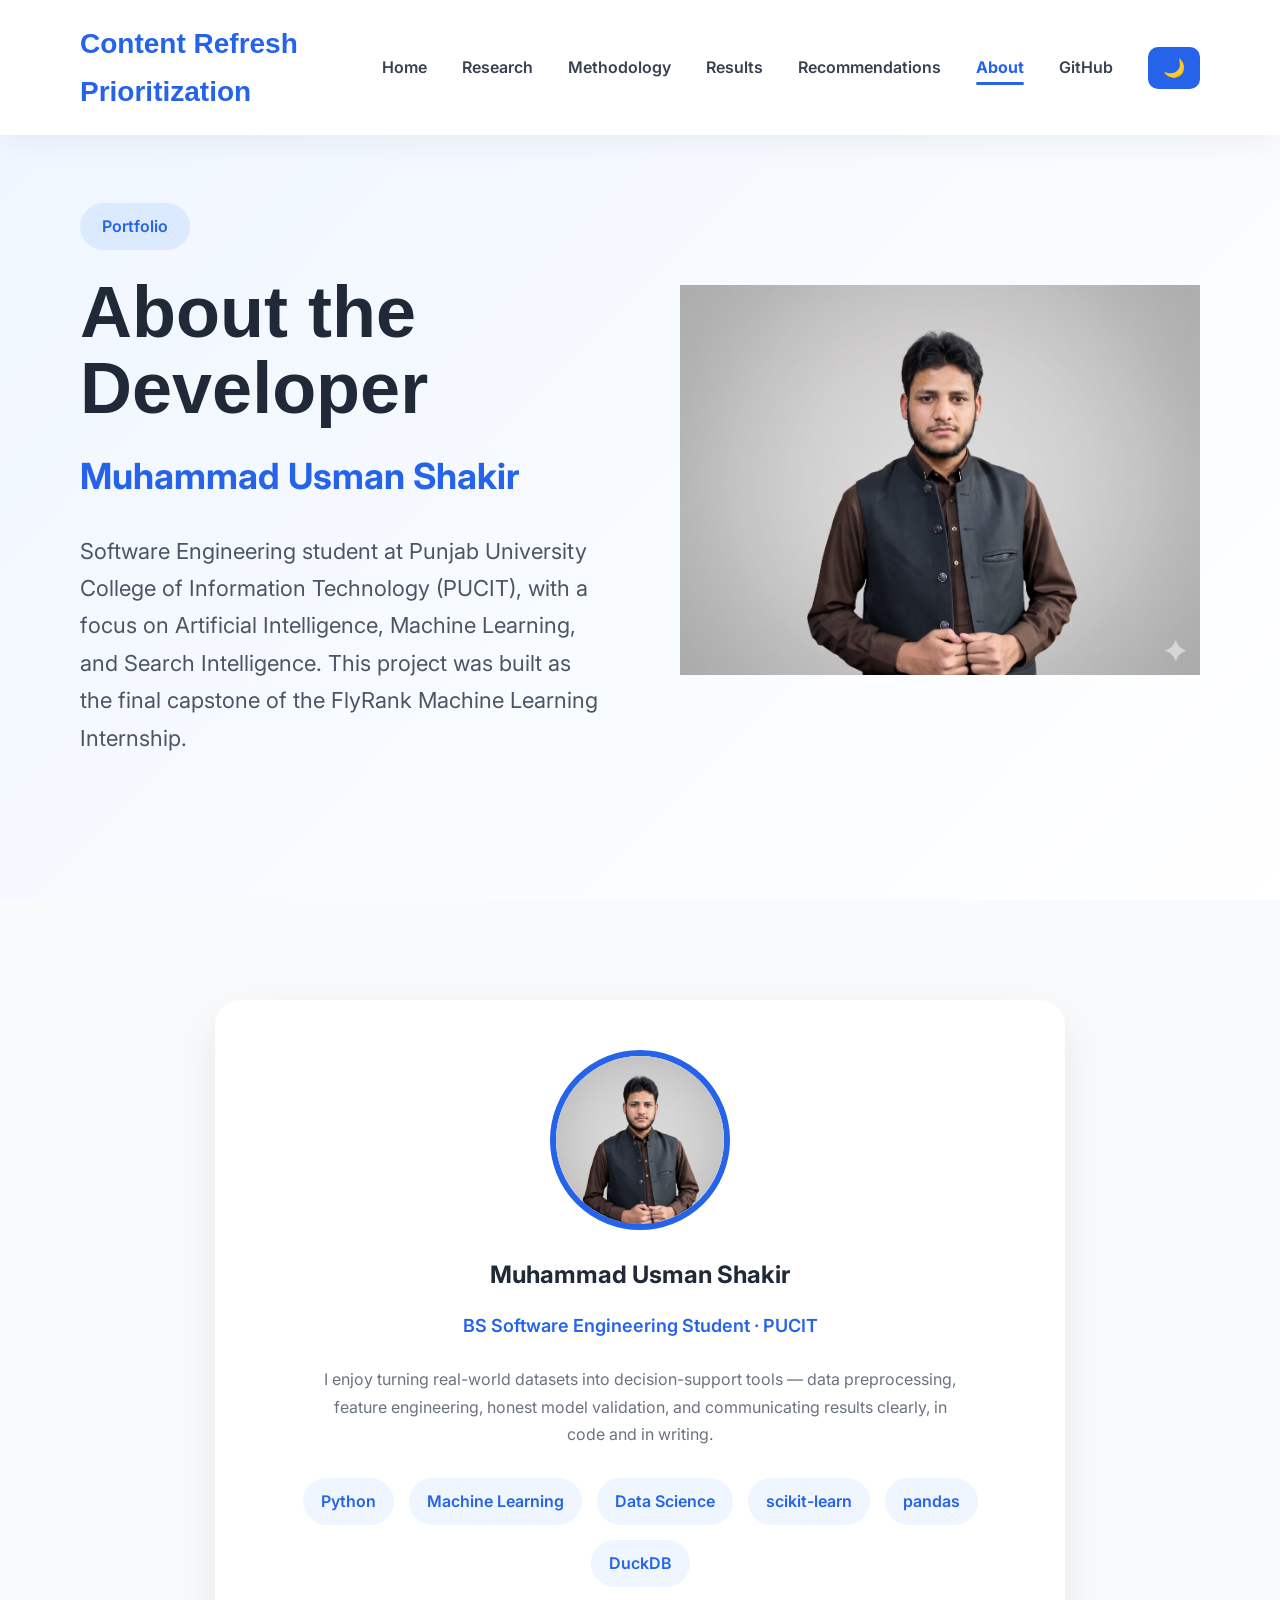
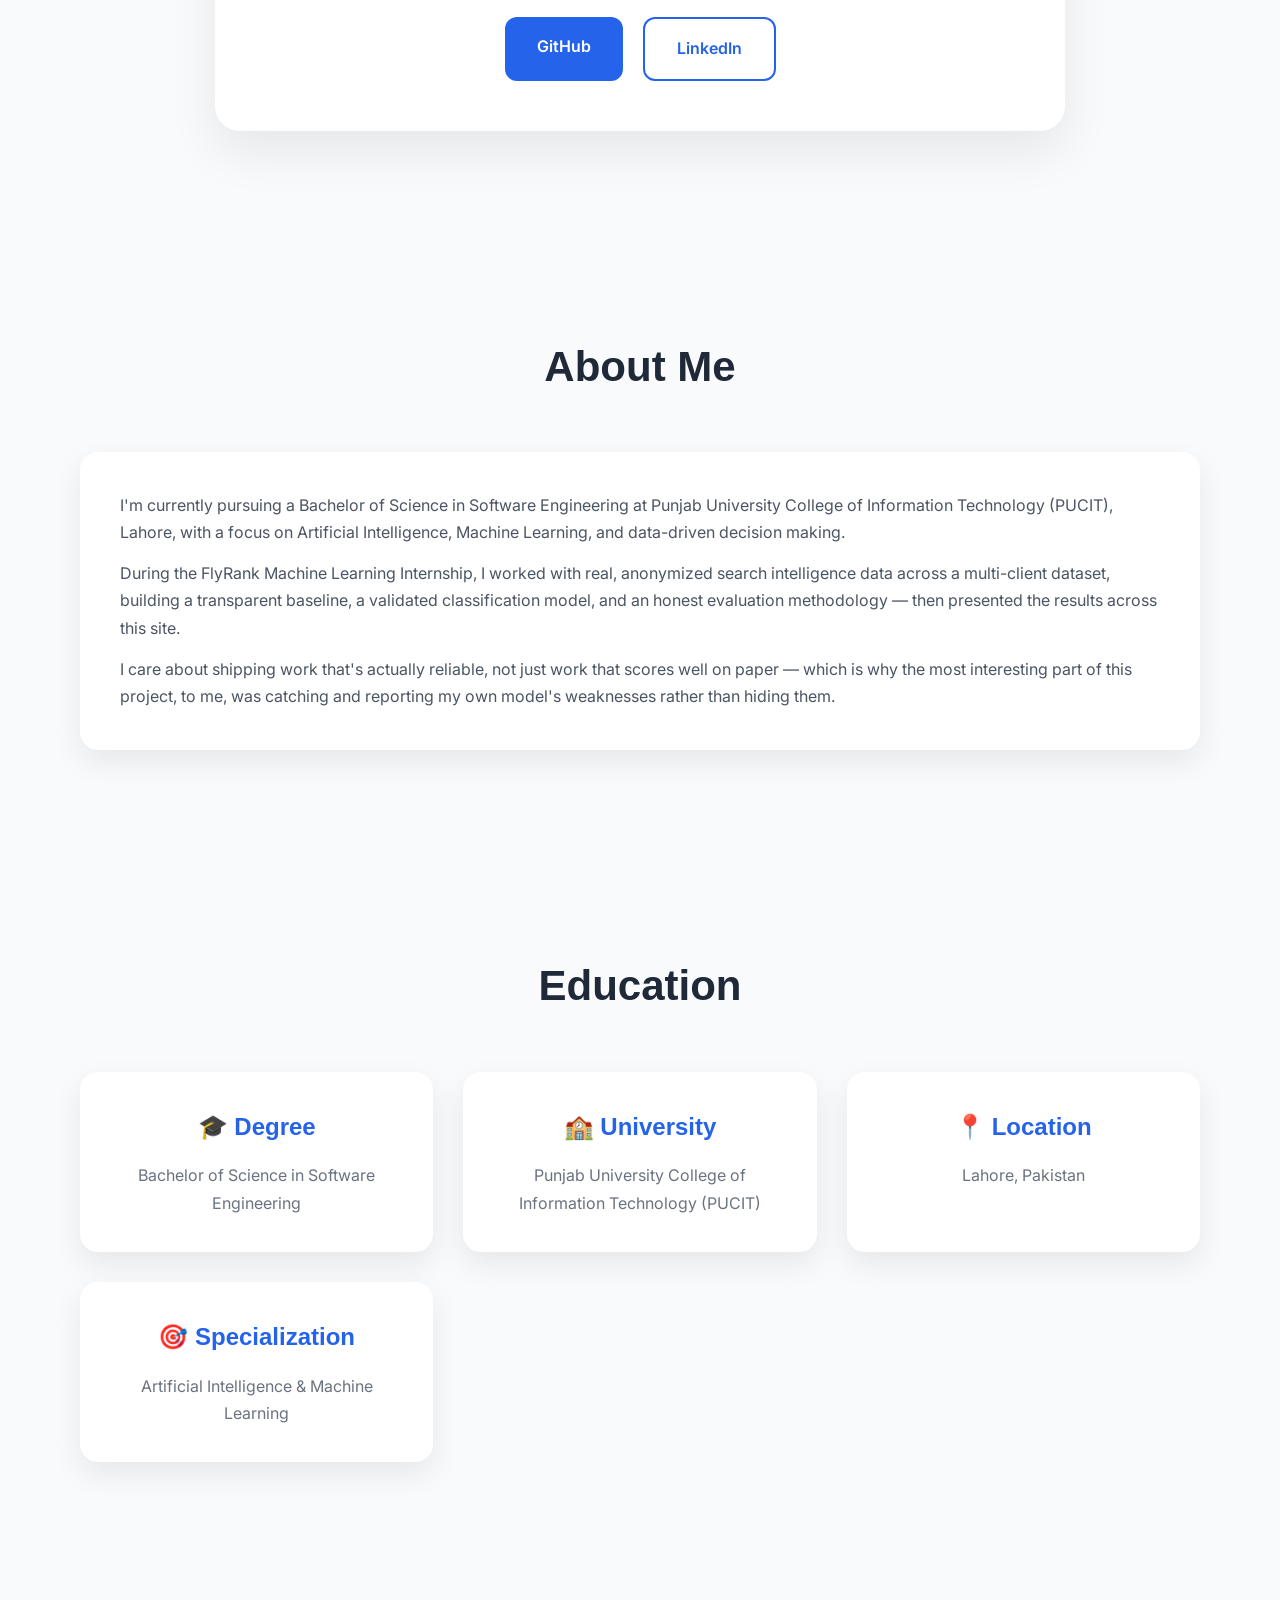
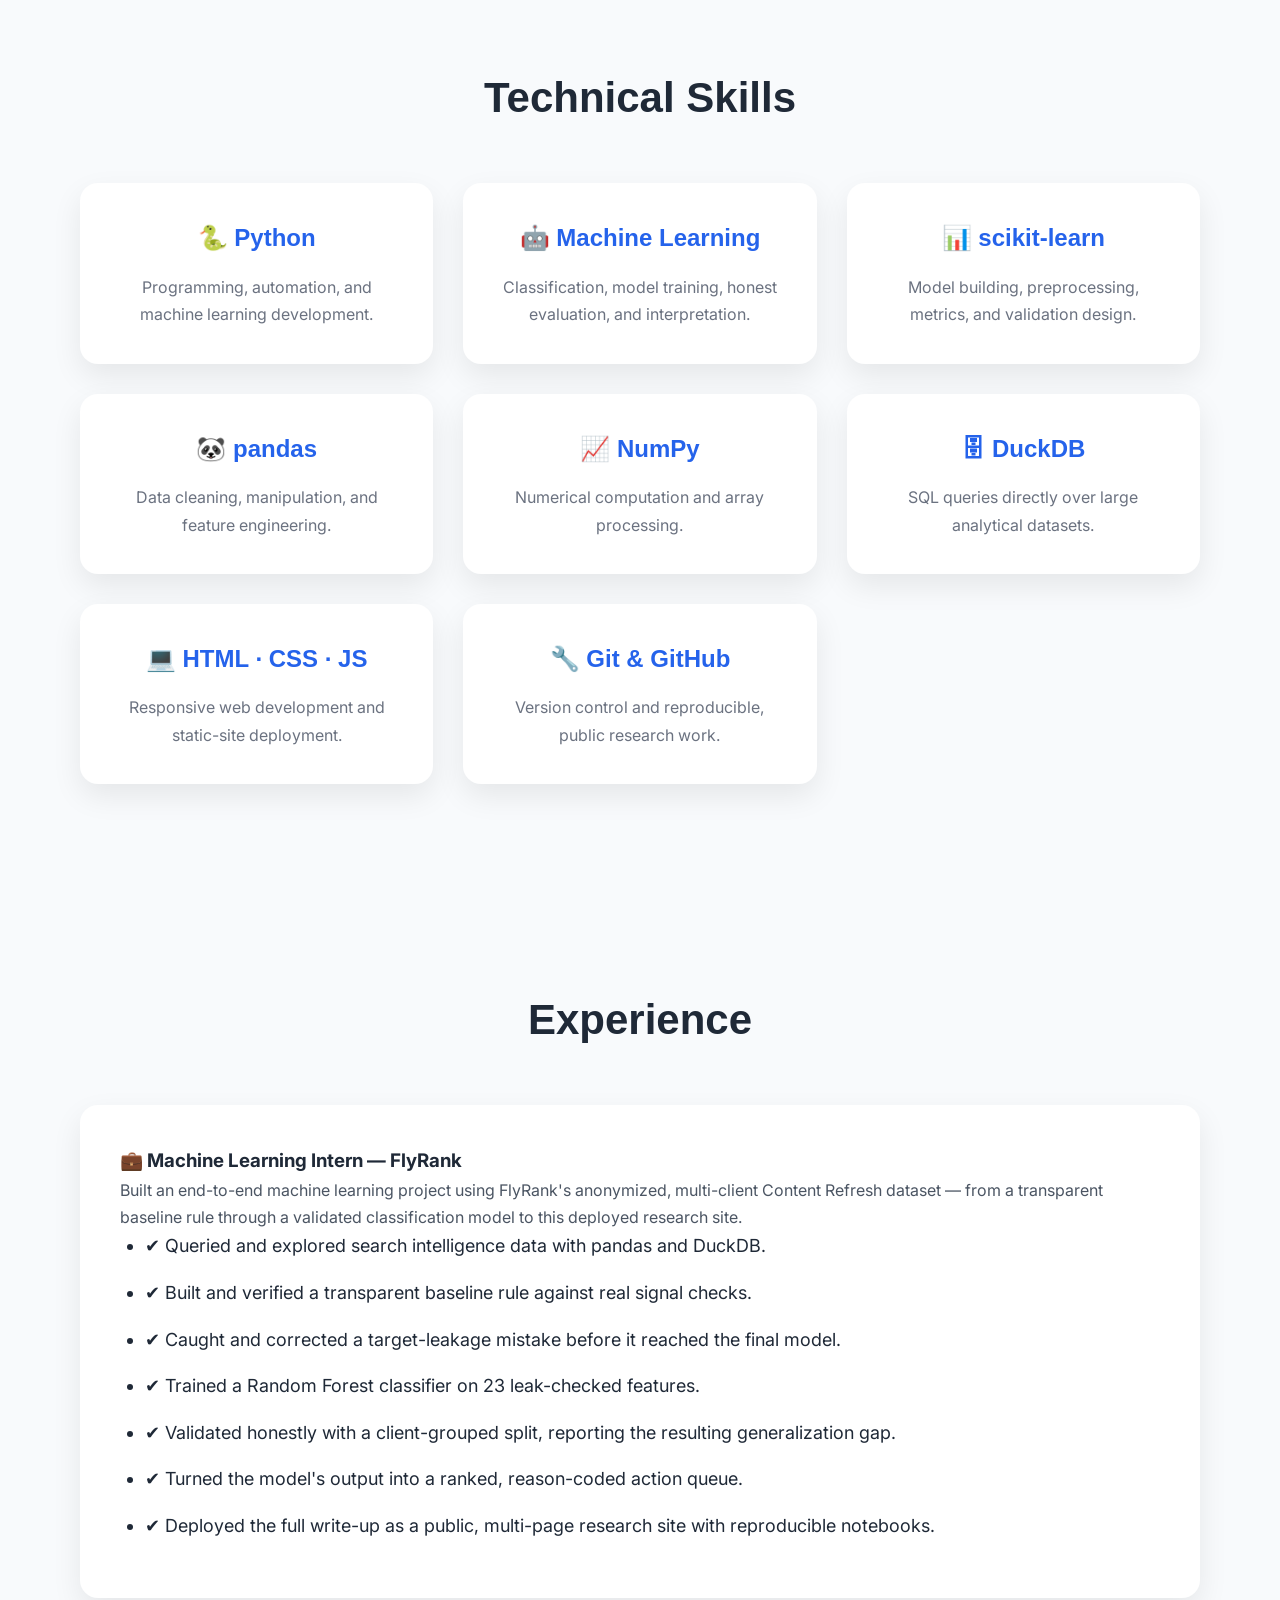
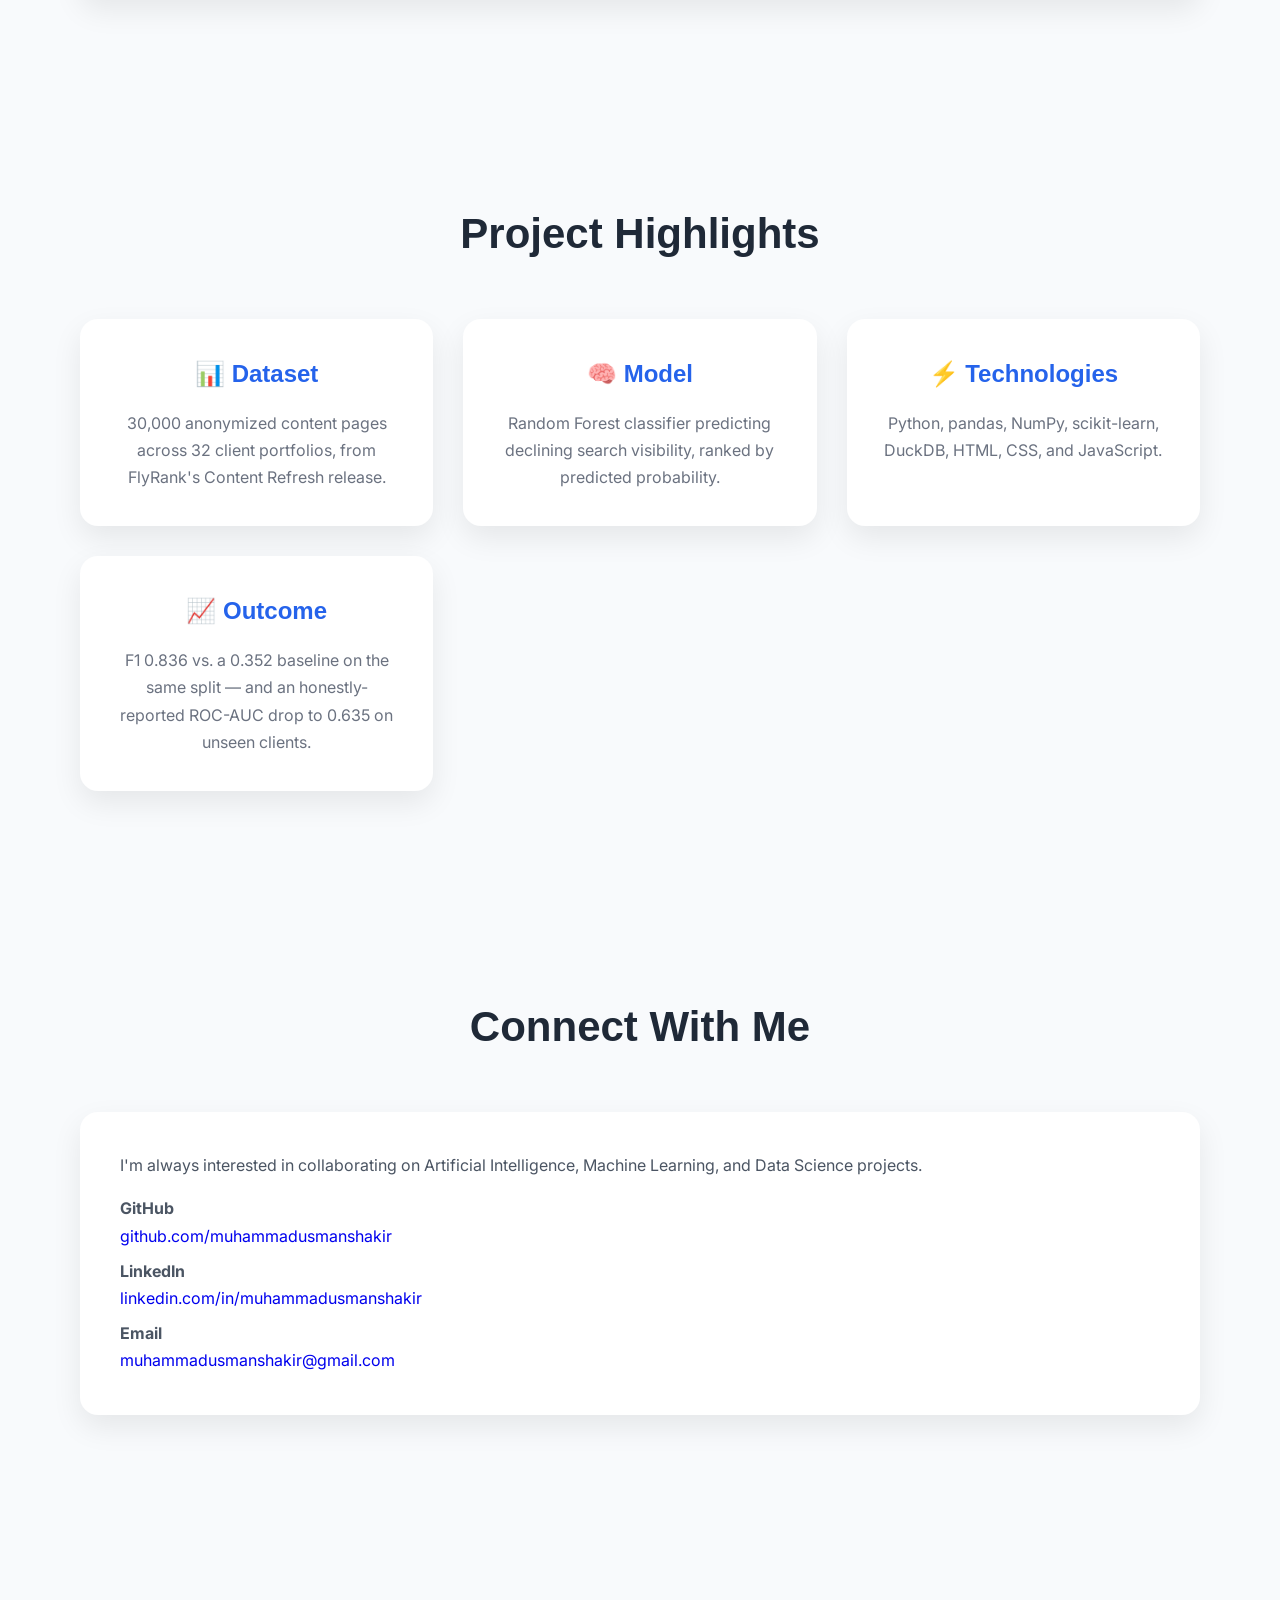
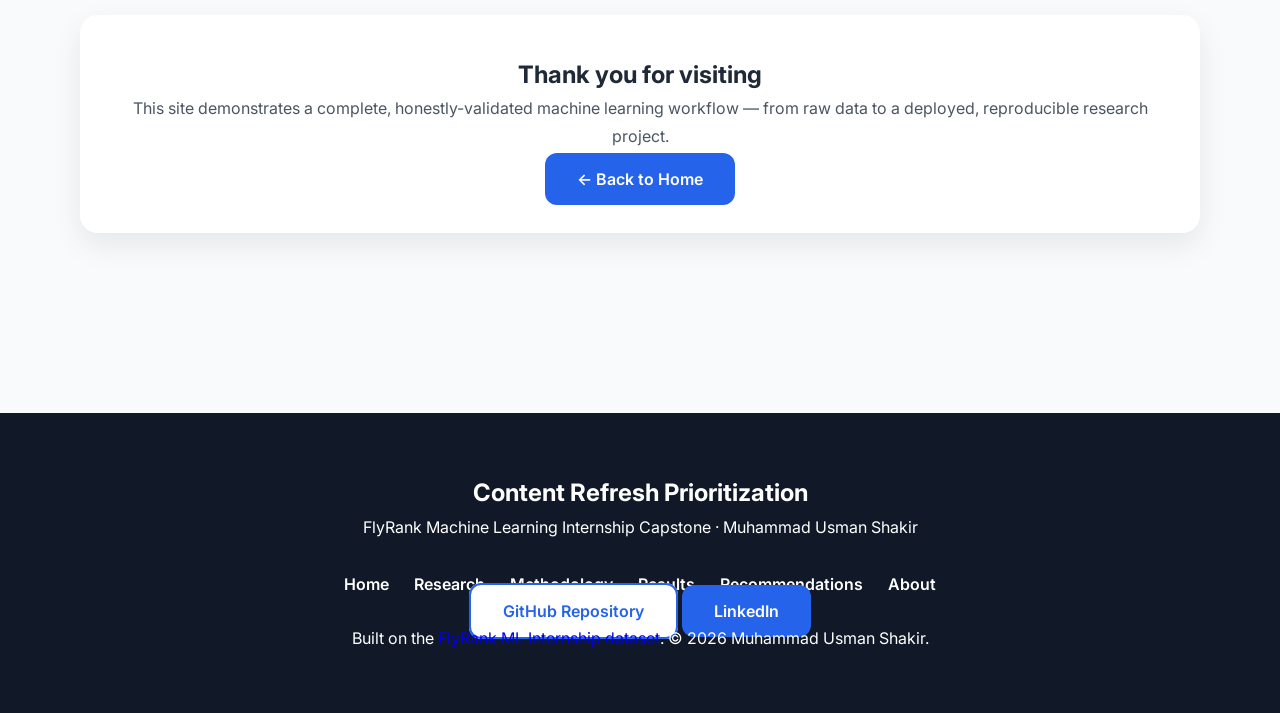
==== commit 108642cd: "Add files via upload" ====
--- a/docs/about.html
+++ b/docs/about.html
@@ -1,782 +1,188 @@
 <!DOCTYPE html>
 <html lang="en">
-
 <head>
-
-    <meta charset="UTF-8">
-
-    <meta name="viewport" content="width=device-width, initial-scale=1.0">
-
-    <title>About | AI-Powered Content Opportunity Scoring</title>
-
-    <!-- Google Fonts -->
-    <link rel="preconnect" href="https://fonts.googleapis.com">
-
-    <link rel="preconnect" href="https://fonts.gstatic.com" crossorigin>
-
-    <link href="https://fonts.googleapis.com/css2?family=Inter:wght@300;400;500;600;700&family=Poppins:wght@500;600;700;800&display=swap"
-          rel="stylesheet">
-
-    <!-- CSS -->
-    <link rel="stylesheet" href="style.css">
-
+<meta charset="UTF-8">
+<meta name="viewport" content="width=device-width, initial-scale=1.0">
+<meta name="description" content="About Muhammad Usman Shakir, developer of the FlyRank ML Internship Content Refresh Prioritization capstone.">
+<title>About | Content Refresh Prioritization</title>
+<link rel="preconnect" href="https://fonts.googleapis.com">
+<link rel="preconnect" href="https://fonts.gstatic.com" crossorigin>
+<link href="https://fonts.googleapis.com/css2?family=Source+Serif+4:opsz,wght@8..60,400;8..60,600;8..60,700&family=Inter:wght@400;500;600&family=IBM+Plex+Mono:wght@400;500&display=swap" rel="stylesheet">
+<link rel="stylesheet" href="style.css">
 </head>
-
 <body>
-
-<!-- ========================= -->
-<!-- NAVIGATION -->
-<!-- ========================= -->
-
 <nav class="navbar">
-
-    <div class="logo">
-        AI Search Intelligence
-    </div>
-
-    <div class="menu-toggle" id="menu-toggle">
-        ☰
-    </div>
-
+    <div class="logo">Content Refresh Prioritization</div>
+    <div class="menu-toggle" id="menu-toggle">☰</div>
     <ul class="nav-links" id="nav-links">
-
         <li><a href="index.html">Home</a></li>
-
         <li><a href="research.html">Research</a></li>
-
         <li><a href="methodology.html">Methodology</a></li>
-
         <li><a href="results.html">Results</a></li>
-
         <li><a href="recommendations.html">Recommendations</a></li>
-
-        <li><a href="about.html">About</a></li>
-
-        <li>
-            <a href="https://github.com/muhammadusmanshakir/flyrank-ml-internship"
-               target="_blank">
-                GitHub
-            </a>
-        </li>
-
-        <li>
-            <button id="theme-toggle">🌙</button>
-        </li>
-
+        <li><a href="about.html" class="active">About</a></li>
+        <li><a href="https://github.com/muhammadusmanshakir/flyrank-ml-internship" target="_blank">GitHub</a></li>
+        <li><button id="theme-toggle">🌙</button></li>
     </ul>
-
 </nav>
 
-<!-- ========================= -->
-<!-- HERO -->
-<!-- ========================= -->
-
 <section class="hero">
-
     <div class="hero-content">
-
-        <span class="badge">
-            Portfolio
-        </span>
-
-        <h1>
-            About the Developer
-        </h1>
-
-        <h2>
-            Muhammad Usman Shakir
-        </h2>
-
+        <span class="badge">Portfolio</span>
+        <h1>About the Developer</h1>
+        <h2>Muhammad Usman Shakir</h2>
         <p class="description">
-
-            Software Engineering student at Punjab University College of
-            Information Technology (PUCIT) with a strong interest in
-            Artificial Intelligence, Machine Learning, Data Science,
-            Search Intelligence, and Predictive Analytics.
-
-            This project was developed as the final capstone during the
+            Software Engineering student at Punjab University College of Information
+            Technology (PUCIT), with a focus on Artificial Intelligence, Machine Learning,
+            and Search Intelligence. This project was built as the final capstone of the
             FlyRank Machine Learning Internship.
-
         </p>
-
     </div>
-
     <div class="hero-image">
-
-        <img src="images/profile.png"
-             class="hero-img"
-             alt="Muhammad Usman Shakir">
-
+        <img src="images/profile.png" class="hero-img" alt="Muhammad Usman Shakir">
     </div>
-
 </section>
 
-<!-- ========================= -->
-<!-- DEVELOPER CARD -->
-<!-- ========================= -->
+<section class="section">
+    <div class="developer-card">
+        <img src="images/profile.png" class="developer-photo" alt="Muhammad Usman Shakir">
+        <h2>Muhammad Usman Shakir</h2>
+        <p class="developer-role">BS Software Engineering Student &middot; PUCIT</p>
+        <p class="developer-description">
+            I enjoy turning real-world datasets into decision-support tools &mdash; data
+            preprocessing, feature engineering, honest model validation, and communicating
+            results clearly, in code and in writing.
+        </p>
+        <div class="developer-tags">
+            <span>Python</span><span>Machine Learning</span><span>Data Science</span>
+            <span>scikit-learn</span><span>pandas</span><span>DuckDB</span>
+        </div>
+        <div class="developer-buttons">
+            <a href="https://github.com/muhammadusmanshakir" target="_blank" class="btn primary">GitHub</a>
+            <a href="https://www.linkedin.com/in/muhammadusmanshakir" target="_blank" class="btn secondary">LinkedIn</a>
+        </div>
+    </div>
+</section>
 
 <section class="section">
-
-    <div class="developer-card">
-
-        <img src="images/profile.png"
-             class="developer-photo"
-             alt="Muhammad Usman Shakir">
-
-        <h2>
-            Muhammad Usman Shakir
-        </h2>
-
-        <p class="developer-role">
-
-            BS Software Engineering Student • PUCIT
-
+    <h2 class="section-title">About Me</h2>
+    <div class="card">
+        <p style="margin:0 0 14px;">
+            I'm currently pursuing a Bachelor of Science in Software Engineering at Punjab
+            University College of Information Technology (PUCIT), Lahore, with a focus on
+            Artificial Intelligence, Machine Learning, and data-driven decision making.
         </p>
-
-        <p class="developer-description">
-
-            Passionate about building intelligent systems using Artificial
-            Intelligence and Machine Learning. I enjoy transforming
-            real-world datasets into meaningful insights through data
-            preprocessing, feature engineering, predictive modeling,
-            visualization, and modern web technologies.
-
+        <p style="margin:0 0 14px;">
+            During the FlyRank Machine Learning Internship, I worked with real, anonymized
+            search intelligence data across a multi-client dataset, building a transparent
+            baseline, a validated classification model, and an honest evaluation
+            methodology &mdash; then presented the results across this site.
         </p>
-
-        <div class="developer-tags">
-
-            <span>Python</span>
-
-            <span>Machine Learning</span>
-
-            <span>Data Science</span>
-
-            <span>AI</span>
-
-            <span>Scikit-learn</span>
-
-            <span>DuckDB</span>
-
-        </div>
-
-        <div class="developer-buttons">
-
-            <a href="https://github.com/muhammadusmanshakir"
-               target="_blank"
-               class="btn primary">
-
-                GitHub
-
-            </a>
-
-            <a href="https://www.linkedin.com/in/muhammadusmanshakir"
-               target="_blank"
-               class="btn secondary">
-
-                LinkedIn
-
-            </a>
-
-        </div>
-
+        <p style="margin:0;">
+            I care about shipping work that's actually reliable, not just work that scores
+            well on paper &mdash; which is why the most interesting part of this project,
+            to me, was catching and reporting my own model's weaknesses rather than hiding
+            them.
+        </p>
     </div>
-
 </section>
 
-<!-- ========================= -->
-<!-- ABOUT ME -->
-<!-- ========================= -->
+<section class="section">
+    <h2 class="section-title">Education</h2>
+    <div class="overview-grid">
+        <div class="overview-card"><h3>🎓 Degree</h3><p>Bachelor of Science in Software Engineering</p></div>
+        <div class="overview-card"><h3>🏫 University</h3><p>Punjab University College of Information Technology (PUCIT)</p></div>
+        <div class="overview-card"><h3>📍 Location</h3><p>Lahore, Pakistan</p></div>
+        <div class="overview-card"><h3>🎯 Specialization</h3><p>Artificial Intelligence &amp; Machine Learning</p></div>
+    </div>
+</section>
 
 <section class="section">
-
-    <h2 class="section-title">
-        About Me
-    </h2>
-
-    <div class="card">
-
-        <p>
-
-            I am currently pursuing a Bachelor of Science in Software
-            Engineering at Punjab University College of Information
-            Technology (PUCIT), Lahore.
-
-            My primary interests include Artificial Intelligence,
-            Machine Learning, Data Science, Search Intelligence,
-            and Predictive Analytics.
-
-        </p>
-
-        <br>
-
-        <p>
-
-            During my FlyRank Machine Learning Internship, I worked with
-            large-scale search intelligence data, built machine learning
-            models, engineered predictive features, evaluated model
-            performance, and presented the results through this
-            professional multi-page website.
-
-        </p>
-
-        <br>
-
-        <p>
-
-            I enjoy learning new technologies and applying them to
-            solve practical business problems using data-driven
-            decision making.
-
-        </p>
-
+    <h2 class="section-title">Technical Skills</h2>
+    <div class="overview-grid">
+        <div class="overview-card"><h3>🐍 Python</h3><p>Programming, automation, and machine learning development.</p></div>
+        <div class="overview-card"><h3>🤖 Machine Learning</h3><p>Classification, model training, honest evaluation, and interpretation.</p></div>
+        <div class="overview-card"><h3>📊 scikit-learn</h3><p>Model building, preprocessing, metrics, and validation design.</p></div>
+        <div class="overview-card"><h3>🐼 pandas</h3><p>Data cleaning, manipulation, and feature engineering.</p></div>
+        <div class="overview-card"><h3>📈 NumPy</h3><p>Numerical computation and array processing.</p></div>
+        <div class="overview-card"><h3>🗄 DuckDB</h3><p>SQL queries directly over large analytical datasets.</p></div>
+        <div class="overview-card"><h3>💻 HTML &middot; CSS &middot; JS</h3><p>Responsive web development and static-site deployment.</p></div>
+        <div class="overview-card"><h3>🔧 Git &amp; GitHub</h3><p>Version control and reproducible, public research work.</p></div>
     </div>
-
 </section>
 
-<!-- ========================= -->
-<!-- EDUCATION -->
-<!-- ========================= -->
+<section class="section">
+    <h2 class="section-title">Experience</h2>
+    <div class="card">
+        <h3 style="margin-top:0;">💼 Machine Learning Intern &mdash; FlyRank</h3>
+        <p>
+            Built an end-to-end machine learning project using FlyRank's anonymized,
+            multi-client Content Refresh dataset &mdash; from a transparent baseline rule
+            through a validated classification model to this deployed research site.
+        </p>
+        <ul>
+            <li>✔ Queried and explored search intelligence data with pandas and DuckDB.</li>
+            <li>✔ Built and verified a transparent baseline rule against real signal checks.</li>
+            <li>✔ Caught and corrected a target-leakage mistake before it reached the final model.</li>
+            <li>✔ Trained a Random Forest classifier on 23 leak-checked features.</li>
+            <li>✔ Validated honestly with a client-grouped split, reporting the resulting generalization gap.</li>
+            <li>✔ Turned the model's output into a ranked, reason-coded action queue.</li>
+            <li>✔ Deployed the full write-up as a public, multi-page research site with reproducible notebooks.</li>
+        </ul>
+    </div>
+</section>
 
 <section class="section">
-
-    <h2 class="section-title">
-        Education
-    </h2>
-
+    <h2 class="section-title">Project Highlights</h2>
     <div class="overview-grid">
-
-        <div class="overview-card">
-
-            <h3>🎓 Degree</h3>
-
-            <p>
-
-                Bachelor of Science in Software Engineering
-
-            </p>
-
-        </div>
-
-        <div class="overview-card">
-
-            <h3>🏫 University</h3>
-
-            <p>
-
-                Punjab University College of Information Technology
-                (PUCIT)
-
-            </p>
-
-        </div>
-
-        <div class="overview-card">
-
-            <h3>📍 Location</h3>
-
-            <p>
-
-                Lahore, Pakistan
-
-            </p>
-
-        </div>
-
-        <div class="overview-card">
-
-            <h3>🎯 Specialization</h3>
-
-            <p>
-
-                Artificial Intelligence & Machine Learning
-
-            </p>
-
-        </div>
-
+        <div class="overview-card"><h3>📊 Dataset</h3><p>30,000 anonymized content pages across 32 client portfolios, from FlyRank's Content Refresh release.</p></div>
+        <div class="overview-card"><h3>🧠 Model</h3><p>Random Forest classifier predicting declining search visibility, ranked by predicted probability.</p></div>
+        <div class="overview-card"><h3>⚡ Technologies</h3><p>Python, pandas, NumPy, scikit-learn, DuckDB, HTML, CSS, and JavaScript.</p></div>
+        <div class="overview-card"><h3>📈 Outcome</h3><p>F1 0.836 vs. a 0.352 baseline on the same split &mdash; and an honestly-reported ROC-AUC drop to 0.635 on unseen clients.</p></div>
     </div>
-
 </section>
 
-<!-- ========================= -->
-<!-- TECHNICAL SKILLS -->
-<!-- ========================= -->
+<section class="section">
+    <h2 class="section-title">Connect With Me</h2>
+    <div class="card">
+        <p style="margin:0 0 16px;">I'm always interested in collaborating on Artificial Intelligence, Machine Learning, and Data Science projects.</p>
+        <p style="margin:0 0 8px;"><strong>GitHub</strong><br><a href="https://github.com/muhammadusmanshakir" target="_blank">github.com/muhammadusmanshakir</a></p>
+        <p style="margin:0 0 8px;"><strong>LinkedIn</strong><br><a href="https://www.linkedin.com/in/muhammadusmanshakir" target="_blank">linkedin.com/in/muhammadusmanshakir</a></p>
+        <p style="margin:0;"><strong>Email</strong><br><a href="mailto:muhammadusmanshakir@gmail.com">muhammadusmanshakir@gmail.com</a></p>
+    </div>
+</section>
 
 <section class="section">
-
-    <h2 class="section-title">
-        Technical Skills
-    </h2>
-
-    <div class="overview-grid">
-
-        <div class="overview-card">
-
-            <h3>🐍 Python</h3>
-
-            <p>
-
-                Programming, automation, and machine learning
-                development.
-
-            </p>
-
-        </div>
-
-        <div class="overview-card">
-
-            <h3>🤖 Machine Learning</h3>
-
-            <p>
-
-                Regression, model training, evaluation, and prediction.
-
-            </p>
-
-        </div>
-
-        <div class="overview-card">
-
-            <h3>📊 Scikit-learn</h3>
-
-            <p>
-
-                Model building, preprocessing, metrics, and pipelines.
-
-            </p>
-
-        </div>
-
-        <div class="overview-card">
-
-            <h3>🐼 Pandas</h3>
-
-            <p>
-
-                Data cleaning, manipulation, and feature engineering.
-
-            </p>
-
-        </div>
-
-        <div class="overview-card">
-
-            <h3>📈 NumPy</h3>
-
-            <p>
-
-                Numerical computation and array processing.
-
-            </p>
-
-        </div>
-
-        <div class="overview-card">
-
-            <h3>🗄 DuckDB</h3>
-
-            <p>
-
-                Fast SQL queries on analytical datasets.
-
-            </p>
-
-        </div>
-
-        <div class="overview-card">
-
-            <h3>💻 HTML • CSS • JavaScript</h3>
-
-            <p>
-
-                Responsive web application development.
-
-            </p>
-
-        </div>
-
-        <div class="overview-card">
-
-            <h3>🔧 Git & GitHub</h3>
-
-            <p>
-
-                Version control and collaborative software development.
-
-            </p>
-
-        </div>
-
+    <div class="card" style="text-align:center;">
+        <h2 style="margin-top:0;">Thank you for visiting</h2>
+        <p style="margin:0 0 16px;">
+            This site demonstrates a complete, honestly-validated machine learning
+            workflow &mdash; from raw data to a deployed, reproducible research project.
+        </p>
+        <a href="index.html" class="btn primary">← Back to Home</a>
     </div>
-
-</section> 
-
-<!-- ========================= -->
-<!-- EXPERIENCE -->
-<!-- ========================= -->
-
-<section class="section">
-
-    <h2 class="section-title">
-        Experience
-    </h2>
-
-    <div class="card">
-
-        <h3>
-            💼 Machine Learning Intern — FlyRank
-        </h3>
-
-        <br>
-
-        <p>
-
-            During the FlyRank Machine Learning Internship, I developed an
-            end-to-end machine learning project using the FlyRank Search
-            Intelligence Warehouse.
-
-        </p>
-
-        <br>
-
-        <p>
-
-            The project involved collecting search intelligence data,
-            cleaning and preprocessing datasets, engineering predictive
-            features, training machine learning models, evaluating model
-            performance, and presenting insights through a professional
-            interactive website.
-
-        </p>
-
-        <br>
-
-        <ul>
-
-            <li>✔ Connected to the FlyRank Search Intelligence Warehouse.</li>
-
-            <li>✔ Queried datasets using DuckDB.</li>
-
-            <li>✔ Performed data preprocessing and cleaning.</li>
-
-            <li>✔ Engineered machine learning features.</li>
-
-            <li>✔ Trained a Random Forest Regression model.</li>
-
-            <li>✔ Evaluated performance using MAE and R² Score.</li>
-
-            <li>✔ Built a responsive multi-page project website.</li>
-
-            <li>✔ Published the complete project on GitHub.</li>
-
-        </ul>
-
-    </div>
-
 </section>
 
-<!-- ========================= -->
-<!-- PROJECT HIGHLIGHTS -->
-<!-- ========================= -->
-
-<section class="section">
-
-    <h2 class="section-title">
-        Project Highlights
-    </h2>
-
-    <div class="overview-grid">
-
-        <div class="overview-card">
-
-            <h3>📊 Dataset</h3>
-
-            <p>
-
-                Search Intelligence Warehouse provided during the
-                FlyRank Machine Learning Internship.
-
-            </p>
-
+<footer class="footer">
+    <div class="footer-content">
+        <h2>Content Refresh Prioritization</h2>
+        <p>FlyRank Machine Learning Internship Capstone &middot; Muhammad Usman Shakir</p>
+        <div class="footer-links">
+            <a href="index.html">Home</a>
+            <a href="research.html">Research</a>
+            <a href="methodology.html">Methodology</a>
+            <a href="results.html">Results</a>
+            <a href="recommendations.html">Recommendations</a>
+            <a href="about.html">About</a>
         </div>
-
-        <div class="overview-card">
-
-            <h3>🧠 Model</h3>
-
-            <p>
-
-                Random Forest Regression for predicting
-                content opportunity scores.
-
-            </p>
-
+        <div class="footer-buttons">
+            <a href="https://github.com/muhammadusmanshakir/flyrank-ml-internship" target="_blank" class="btn secondary">GitHub Repository</a>
+            <a href="https://www.linkedin.com/in/muhammadusmanshakir" target="_blank" class="btn primary">LinkedIn</a>
         </div>
-
-        <div class="overview-card">
-
-            <h3>⚡ Technologies</h3>
-
-            <p>
-
-                Python, Pandas, NumPy, Scikit-learn,
-                DuckDB, HTML, CSS and JavaScript.
-
-            </p>
-
-        </div>
-
-        <div class="overview-card">
-
-            <h3>📈 Outcome</h3>
-
-            <p>
-
-                Successfully improved prediction quality over
-                the baseline model and created an interactive
-                project portfolio.
-
-            </p>
-
-        </div>
-
+        <p class="copyright">Built on the <a href="https://flyrank.ai" target="_blank">FlyRank ML Internship dataset</a>. &copy; 2026 Muhammad Usman Shakir.</p>
     </div>
-
-</section>
-
-<!-- ========================= -->
-<!-- CERTIFICATIONS -->
-<!-- ========================= -->
-
-<section class="section">
-
-    <h2 class="section-title">
-        Certifications & Learning
-    </h2>
-
-    <div class="card">
-
-        <ul>
-
-            <li>
-                🎓 FlyRank Machine Learning Internship
-            </li>
-
-            <li>
-                📚 Continuous learning in Artificial Intelligence
-                and Machine Learning
-            </li>
-
-            <li>
-                💻 Software Engineering Student at PUCIT
-            </li>
-
-            <li>
-                🚀 Building AI-powered web applications and
-                machine learning projects
-            </li>
-
-        </ul>
-
-    </div>
-
-</section>
-
-<!-- ========================= -->
-<!-- CONNECT WITH ME -->
-<!-- ========================= -->
-
-<section class="section">
-
-    <h2 class="section-title">
-        Connect With Me
-    </h2>
-
-    <div class="card">
-
-        <p>
-
-            I'm always interested in collaborating on Artificial
-            Intelligence, Machine Learning, Data Science,
-            and Software Engineering projects.
-
-        </p>
-
-        <br>
-
-        <p>
-
-            💻 <strong>GitHub</strong>
-
-            <br><br>
-
-            <a href="https://github.com/muhammadusmanshakir"
-               target="_blank">
-
-                github.com/muhammadusmanshakir
-
-            </a>
-
-        </p>
-
-        <br>
-
-        <p>
-
-            🔗 <strong>LinkedIn</strong>
-
-            <br><br>
-
-            <a href="https://www.linkedin.com/in/muhammadusmanshakir"
-               target="_blank">
-
-                linkedin.com/in/muhammadusmanshakir
-
-            </a>
-
-        </p>
-
-        <br>
-
-        <p>
-
-            📧 <strong>Email</strong>
-
-            <br><br>
-
-            <a href="mailto:muhammadusmanshakir@gmail.com">
-
-                muhammadusmanshakir@gmail.com
-
-            </a>
-
-        </p>
-
-    </div>
-
-</section>
-
-<!-- ========================= -->
-<!-- THANK YOU -->
-<!-- ========================= -->
-
-<section class="section">
-
-    <div class="card" style="text-align:center;">
-
-        <h2>
-
-            Thank You for Visiting!
-
-        </h2>
-
-        <br>
-
-        <p>
-
-            Thank you for exploring my
-            <strong>AI-Powered Content Opportunity Scoring</strong>
-            project.
-
-        </p>
-
-        <br>
-
-        <p>
-
-            This website demonstrates my understanding of
-            Machine Learning workflows, data preprocessing,
-            feature engineering, model evaluation, and
-            professional web development.
-
-        </p>
-
-        <br>
-
-        <a href="index.html" class="btn primary">
-
-            ← Back to Home
-
-        </a>
-
-    </div>
-
-</section>
-
-<!-- ========================= -->
-<!-- FOOTER -->
-<!-- ========================= -->
-
-<footer class="footer">
-
-    <div class="footer-content">
-
-        <h2>
-
-            AI-Powered Content Opportunity Scoring
-
-        </h2>
-
-        <p>
-
-            Developed by
-            <strong>Muhammad Usman Shakir</strong>
-
-        </p>
-
-        <p>
-
-            BS Software Engineering • PUCIT
-
-        </p>
-
-        <p>
-
-            Machine Learning Intern • FlyRank
-
-        </p>
-
-        <p>
-
-            Built using the FlyRank Search Intelligence Dataset
-
-        </p>
-
-        <div class="footer-links">
-
-            <a href="index.html">Home</a>
-
-            <a href="research.html">Research</a>
-
-            <a href="methodology.html">Methodology</a>
-
-            <a href="results.html">Results</a>
-
-            <a href="recommendations.html">Recommendations</a>
-
-            <a href="about.html">About</a>
-
-            <a href="https://github.com/muhammadusmanshakir/flyrank-ml-internship"
-               target="_blank">
-
-                GitHub Repository
-
-            </a>
-
-        </div>
-
-        <p class="copyright">
-
-            © 2026 Muhammad Usman Shakir. All Rights Reserved.
-
-        </p>
-
-    </div>
-
 </footer>
-
+<button id="topBtn">↑</button>
 <script src="script.js"></script>
-
 </body>
-
-</html>+</html>
